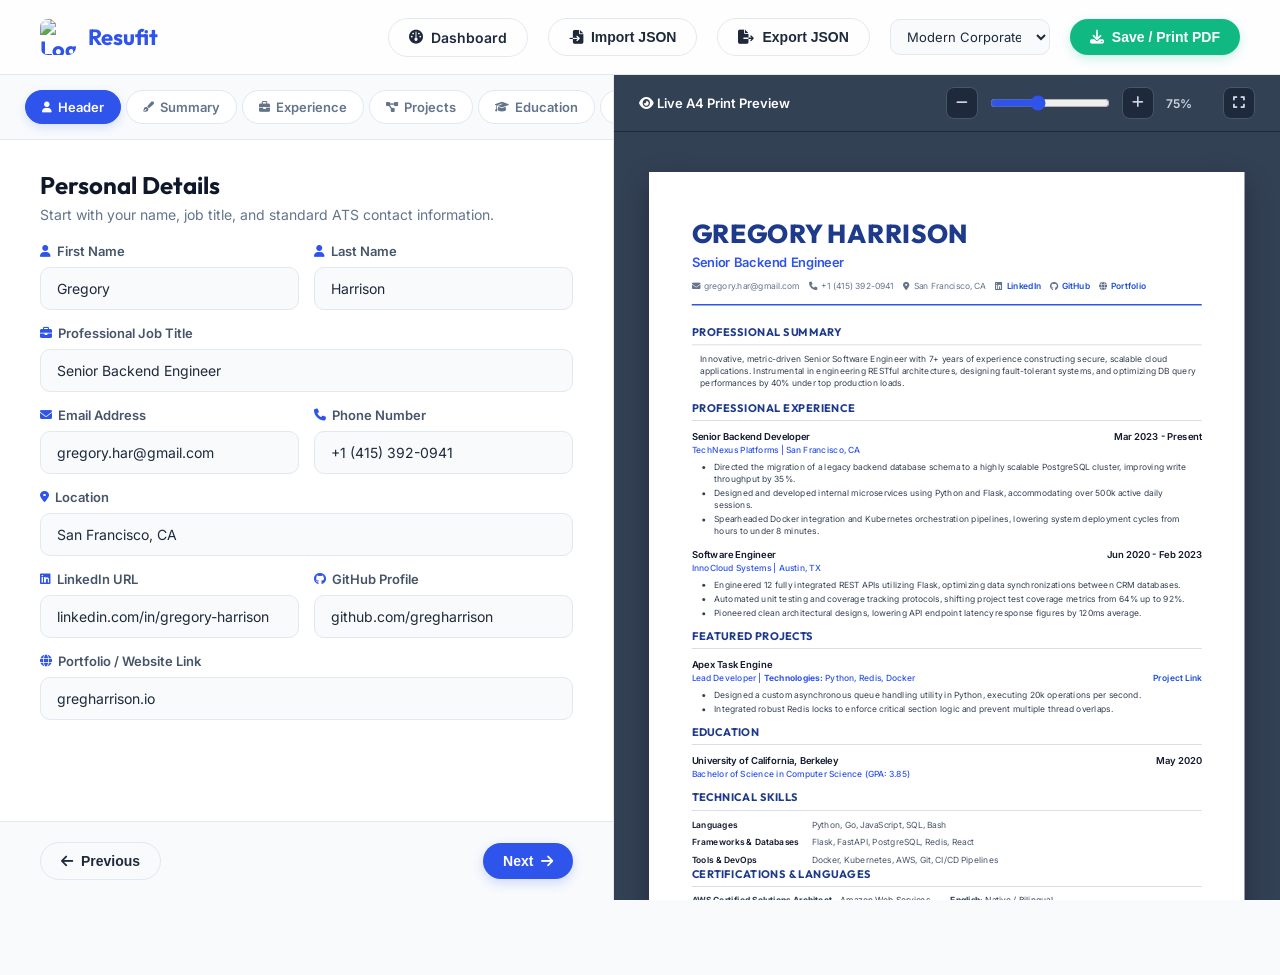
==== templates/builder.html @ d54c86a6 "Initial commit" ====
<!DOCTYPE html>
<html lang="en">
<head>
    <meta charset="UTF-8">
    <meta name="viewport" content="width=device-width, initial-scale=1.0">
    <title>Resufit | Rich ATS Resume Builder</title>
    
    <!-- Modern Typography & Icons -->
    <link rel="preconnect" href="https://fonts.googleapis.com">
    <link rel="preconnect" href="https://fonts.gstatic.com" crossorigin>
    <link href="https://fonts.googleapis.com/css2?family=Outfit:wght@300;400;500;600;700;800&family=Inter:wght@300;400;500;600;700&family=Playfair+Display:ital,wght@0,400..900;1,400..900&family=Fira+Code:wght@400;500&family=Roboto:wght@300;400;500;700&family=Lora:ital,wght@0,400..700;1,400..700&family=Merriweather:ital,wght@0,300..900;1,300..900&display=swap" rel="stylesheet">
    <link rel="stylesheet" href="https://cdnjs.cloudflare.com/ajax/libs/font-awesome/6.4.0/css/all.min.css">
    
    <!-- Main Style Sheet (Embedded to keep things highly responsive) -->
    <style>
        :root {
            --primary: #2f54eb;
            --primary-hover: #1d39c4;
            --primary-light: #f0f5ff;
            --dark-bg: #0f172a;
            --card-bg: rgba(255, 255, 255, 0.85);
            --border-color: #e2e8f0;
            --text-main: #1e293b;
            --text-muted: #64748b;
            --success: #10b981;
            --danger: #ef4444;
            --transition: all 0.3s cubic-bezier(0.4, 0, 0.2, 1);
        }

        * {
            margin: 0;
            padding: 0;
            box-sizing: border-box;
        }

        body {
            font-family: 'Inter', sans-serif;
            background: #f8fafc;
            color: var(--text-main);
            overflow-x: hidden;
            height: 100vh;
        }

        /* HEADER NAV */
        .navbar {
            display: flex;
            justify-content: space-between;
            align-items: center;
            padding: 15px 40px;
            background: rgba(255, 255, 255, 0.8);
            backdrop-filter: blur(12px);
            border-bottom: 1px solid var(--border-color);
            position: fixed;
            top: 0;
            left: 0;
            right: 0;
            z-index: 100;
            height: 75px;
        }

        .logo {
            display: flex;
            align-items: center;
            gap: 12px;
            font-family: 'Outfit', sans-serif;
            font-weight: 700;
            font-size: 22px;
            color: var(--primary);
            text-decoration: none;
        }

        .logo img {
            width: 36px;
            height: 36px;
            border-radius: 8px;
        }

        .nav-links {
            display: flex;
            align-items: center;
            gap: 20px;
        }

        .btn {
            padding: 10px 20px;
            border-radius: 50px;
            font-weight: 600;
            font-size: 14px;
            cursor: pointer;
            text-decoration: none;
            transition: var(--transition);
            display: inline-flex;
            align-items: center;
            gap: 8px;
            border: none;
        }

        .btn-outline {
            background: transparent;
            color: var(--text-main);
            border: 1px solid var(--border-color);
        }

        .btn-outline:hover {
            background: #f1f5f9;
            border-color: #cbd5e1;
        }

        .btn-primary {
            background: var(--primary);
            color: white;
            box-shadow: 0 4px 12px rgba(47, 84, 235, 0.2);
        }

        .btn-primary:hover {
            background: var(--primary-hover);
            transform: translateY(-2px);
            box-shadow: 0 6px 15px rgba(47, 84, 235, 0.3);
        }

        .btn-success {
            background: var(--success);
            color: white;
            box-shadow: 0 4px 12px rgba(16, 185, 129, 0.2);
        }

        .btn-success:hover {
            background: #059669;
            transform: translateY(-2px);
        }

        .btn-danger {
            background: var(--danger);
            color: white;
        }

        /* MAIN BUILDER CONTAINER */
        .builder-container {
            display: flex;
            margin-top: 75px;
            height: calc(100vh - 75px);
            overflow: hidden;
            width: 100vw;
        }

        /* WIZARD PANEL (LEFT) */
        .editor-panel {
            width: 48%;
            background: white;
            border-right: 1px solid var(--border-color);
            display: flex;
            flex-direction: column;
            height: 100%;
            overflow: hidden;
            position: relative;
        }

        /* PROGRESS STEPBAR */
        .stepper-header {
            display: flex;
            gap: 5px;
            padding: 15px 25px;
            background: #f8fafc;
            border-bottom: 1px solid var(--border-color);
            overflow-x: auto;
            white-space: nowrap;
        }

        .step-pill {
            padding: 8px 16px;
            border-radius: 30px;
            font-size: 13px;
            font-weight: 600;
            color: var(--text-muted);
            background: white;
            border: 1px solid var(--border-color);
            cursor: pointer;
            transition: var(--transition);
            display: flex;
            align-items: center;
            gap: 6px;
        }

        .step-pill i {
            font-size: 11px;
        }

        .step-pill.active {
            background: var(--primary);
            color: white;
            border-color: var(--primary);
            box-shadow: 0 4px 10px rgba(47, 84, 235, 0.15);
        }

        .step-pill.completed {
            background: var(--primary-light);
            color: var(--primary);
            border-color: var(--primary);
        }

        /* WIZARD CONTENT */
        .editor-content {
            flex: 1;
            padding: 30px 40px;
            overflow-y: auto;
            display: flex;
            flex-direction: column;
            gap: 25px;
        }

        .wizard-step-content {
            display: none;
            animation: fadeIn 0.4s ease;
        }

        .wizard-step-content.active {
            display: flex;
            flex-direction: column;
            gap: 20px;
        }

        @keyframes fadeIn {
            from { opacity: 0; transform: translateY(10px); }
            to { opacity: 1; transform: translateY(0); }
        }

        .step-title-section h2 {
            font-family: 'Outfit', sans-serif;
            font-size: 24px;
            font-weight: 700;
            color: #0f172a;
            margin-bottom: 6px;
        }

        .step-title-section p {
            font-size: 14px;
            color: var(--text-muted);
        }

        /* FORM CONTROLS */
        .form-grid {
            display: grid;
            grid-template-columns: 1fr 1fr;
            gap: 15px;
        }

        .form-group-full {
            grid-column: 1 / -1;
        }

        .form-group {
            display: flex;
            flex-direction: column;
            gap: 8px;
            position: relative;
        }

        .form-group label {
            font-size: 13px;
            font-weight: 600;
            color: #475569;
            display: flex;
            align-items: center;
            gap: 6px;
        }

        .form-group label i {
            color: var(--primary);
            font-size: 12px;
        }

        input[type="text"],
        input[type="email"],
        input[type="tel"],
        input[type="date"],
        select,
        textarea {
            width: 100%;
            padding: 12px 16px;
            font-size: 14px;
            border: 1px solid var(--border-color);
            border-radius: 10px;
            font-family: inherit;
            color: var(--text-main);
            background: #f8fafc;
            transition: var(--transition);
        }

        input:focus, select:focus, textarea:focus {
            outline: none;
            border-color: var(--primary);
            background: white;
            box-shadow: 0 0 0 4px rgba(47, 84, 235, 0.1);
        }

        textarea {
            resize: vertical;
            min-height: 120px;
            line-height: 1.6;
        }

        /* DYNAMIC ACCORDION CARD ITEMS */
        .dynamic-list-container {
            display: flex;
            flex-direction: column;
            gap: 12px;
        }

        .accordion-card {
            background: #f8fafc;
            border: 1px solid var(--border-color);
            border-radius: 12px;
            overflow: hidden;
            transition: var(--transition);
        }

        .accordion-card:hover {
            box-shadow: 0 4px 12px rgba(0,0,0,0.02);
            border-color: #cbd5e1;
        }

        .accordion-header {
            padding: 15px 20px;
            display: flex;
            justify-content: space-between;
            align-items: center;
            cursor: pointer;
            user-select: none;
            background: #fff;
            border-bottom: 1px solid transparent;
            transition: var(--transition);
        }

        .accordion-card.active .accordion-header {
            border-color: var(--border-color);
            background: #f1f5f9;
        }

        .accordion-title-box {
            display: flex;
            flex-direction: column;
            gap: 4px;
        }

        .accordion-main-title {
            font-weight: 600;
            font-size: 14px;
            color: var(--text-main);
        }

        .accordion-subtitle {
            font-size: 12px;
            color: var(--text-muted);
        }

        .accordion-actions {
            display: flex;
            align-items: center;
            gap: 10px;
        }

        .action-icon-btn {
            width: 32px;
            height: 32px;
            border-radius: 8px;
            display: flex;
            align-items: center;
            justify-content: center;
            border: none;
            background: white;
            border: 1px solid var(--border-color);
            color: var(--text-muted);
            cursor: pointer;
            transition: var(--transition);
        }

        .action-icon-btn:hover {
            background: #f1f5f9;
            color: var(--text-main);
        }

        .action-icon-btn.delete-btn:hover {
            background: #fee2e2;
            color: var(--danger);
            border-color: #fca5a5;
        }

        .accordion-content {
            padding: 20px;
            display: none;
            background: white;
            gap: 15px;
            flex-direction: column;
        }

        .accordion-card.active .accordion-content {
            display: flex;
        }

        .add-item-btn {
            width: 100%;
            padding: 14px;
            border-radius: 12px;
            background: var(--primary-light);
            color: var(--primary);
            font-weight: 600;
            border: 2px dashed rgba(47, 84, 235, 0.3);
            cursor: pointer;
            transition: var(--transition);
            display: flex;
            align-items: center;
            justify-content: center;
            gap: 8px;
            font-size: 14px;
        }

        .add-item-btn:hover {
            background: rgba(47, 84, 235, 0.1);
            border-color: var(--primary);
            transform: translateY(-1px);
        }

        /* SKILLS CHIPS INPUT */
        .skills-tag-box {
            display: flex;
            flex-wrap: wrap;
            gap: 8px;
            padding: 10px;
            border: 1px solid var(--border-color);
            border-radius: 10px;
            background: #f8fafc;
            min-height: 48px;
        }

        .skill-badge-input {
            background: var(--primary);
            color: white;
            padding: 6px 12px;
            border-radius: 20px;
            font-size: 12px;
            font-weight: 500;
            display: inline-flex;
            align-items: center;
            gap: 6px;
        }

        .skill-badge-input i {
            cursor: pointer;
            font-size: 10px;
        }

        .skill-badge-input i:hover {
            color: #cbd5e1;
        }

        .suggestions-container {
            display: flex;
            flex-wrap: wrap;
            gap: 8px;
            margin-top: 8px;
        }

        .suggestion-badge {
            background: #f1f5f9;
            color: var(--text-muted);
            padding: 6px 12px;
            border-radius: 20px;
            font-size: 12px;
            font-weight: 500;
            cursor: pointer;
            border: 1px solid transparent;
            transition: var(--transition);
        }

        .suggestion-badge:hover {
            background: var(--primary-light);
            color: var(--primary);
            border-color: rgba(47, 84, 235, 0.2);
        }

        /* TEMPLATE SELECTOR VIEW */
        .template-gallery-grid {
            display: grid;
            grid-template-columns: repeat(2, 1fr);
            gap: 20px;
        }

        .template-gallery-card {
            background: white;
            border: 2px solid var(--border-color);
            border-radius: 12px;
            overflow: hidden;
            cursor: pointer;
            transition: var(--transition);
            position: relative;
        }

        .template-gallery-card:hover {
            transform: translateY(-4px);
            box-shadow: 0 10px 20px rgba(0,0,0,0.05);
            border-color: #cbd5e1;
        }

        .template-gallery-card.active {
            border-color: var(--primary);
            box-shadow: 0 0 0 4px rgba(47, 84, 235, 0.15);
        }

        .template-gallery-card.active::before {
            content: "✓ Active";
            position: absolute;
            top: 10px;
            right: 10px;
            background: var(--primary);
            color: white;
            font-size: 10px;
            font-weight: bold;
            padding: 4px 8px;
            border-radius: 4px;
            z-index: 2;
        }

        .template-thumb-overlay {
            height: 140px;
            background: #f1f5f9;
            display: flex;
            align-items: center;
            justify-content: center;
            color: var(--text-muted);
            font-size: 32px;
            font-family: 'Playfair Display', serif;
            transition: var(--transition);
        }

        .template-gallery-card.active .template-thumb-overlay {
            background: var(--primary-light);
            color: var(--primary);
        }

        .template-gallery-info {
            padding: 12px 15px;
            border-top: 1px solid var(--border-color);
        }

        .template-gallery-title {
            font-weight: 600;
            font-size: 14px;
            color: var(--text-main);
        }

        .template-gallery-desc {
            font-size: 11px;
            color: var(--text-muted);
            margin-top: 2px;
        }

        /* BOTTOM NAV BUTTONS */
        .editor-footer {
            padding: 20px 40px;
            border-top: 1px solid var(--border-color);
            background: #f8fafc;
            display: flex;
            justify-content: space-between;
            align-items: center;
        }

        /* PREVIEW PANEL (RIGHT) */
        .preview-panel {
            width: 52%;
            background: #475569;
            display: flex;
            flex-direction: column;
            height: 100%;
            overflow: hidden;
            position: relative;
        }

        .preview-toolbar {
            padding: 12px 25px;
            background: #334155;
            border-bottom: 1px solid #1e293b;
            display: flex;
            justify-content: space-between;
            align-items: center;
            z-index: 10;
            color: white;
        }

        .zoom-controls {
            display: flex;
            align-items: center;
            gap: 12px;
        }

        .zoom-slider {
            width: 120px;
            accent-color: var(--primary);
            cursor: pointer;
        }

        .zoom-val-text {
            font-size: 12px;
            font-weight: 600;
            color: #cbd5e1;
            width: 40px;
        }

        .toolbar-btn {
            background: #1e293b;
            border: 1px solid #475569;
            color: #cbd5e1;
            width: 32px;
            height: 32px;
            border-radius: 8px;
            display: flex;
            align-items: center;
            justify-content: center;
            cursor: pointer;
            transition: var(--transition);
        }

        .toolbar-btn:hover {
            background: #475569;
            color: white;
        }

        .preview-viewport {
            flex: 1;
            overflow: auto;
            padding: 40px;
            display: flex;
            justify-content: center;
            align-items: flex-start;
            position: relative;
            background: #334155;
        }

        .preview-sheet-container {
            position: relative;
            transform-origin: top left;
            transition: width 0.1s, height 0.1s;
        }

        /* FIXED A4 SHEET (Now supports dynamic multi-page auto-growth) */
        .preview-sheet {
            width: 210mm;
            min-height: 297mm;
            height: auto;
            background: white;
            background-image: linear-gradient(to bottom, transparent 296.6mm, #cbd5e1 296.6mm, #cbd5e1 297mm);
            background-size: 100% 297mm;
            box-shadow: 0 15px 35px rgba(0,0,0,0.3);
            box-sizing: border-box;
            position: relative;
            transform-origin: top left;
            overflow: hidden;
            color: #2c3e50;
            font-size: 12pt;
            line-height: 1.5;
        }

        .desc-list {
            margin: 1mm 0 0 4.5mm;
            padding: 0;
            list-style-type: disc;
        }

        .desc-list li {
            margin-bottom: 0.6mm;
            line-height: 1.45;
            padding-left: 0.5mm;
        }

        .contact-link {
            color: #1d4ed8 !important;
            text-decoration: none;
            font-weight: 600;
            transition: var(--transition);
        }

        .contact-link:hover {
            text-decoration: underline !important;
            color: #1e40af !important;
        }

        .project-tech {
            font-size: 8.5pt;
            color: var(--text-muted);
            margin-top: 1mm;
            margin-bottom: 1.5mm;
            line-height: 1.45;
        }

        /* ATS PAGE-BREAK OPTIMIZATIONS */
        .section-title {
            page-break-after: avoid;
            break-after: avoid;
        }
        
        .experience-entry, 
        .project-entry, 
        .education-entry, 
        .skills-row, 
        .certs-langs-grid > div {
            page-break-inside: avoid;
            break-inside: avoid;
        }

        /* CUSTOM SPACING & ALIGNMENT OVERRIDES */
        .preview-sheet {
            --section-gap: 5mm;
            --entry-gap: 3.5mm;
            --header-align: left;
            --header-grid-justify: flex-start;
        }

        .preview-sheet.template-1,
        .preview-sheet.template-2,
        .preview-sheet.template-3,
        .preview-sheet.template-4,
        .preview-sheet.template-5,
        .preview-sheet.template-6,
        .preview-sheet.template-7,
        .preview-sheet.template-8 {
            gap: var(--section-gap) !important;
        }

        .experience-entry, 
        .project-entry, 
        .education-entry {
            margin-bottom: var(--entry-gap) !important;
        }

        .preview-sheet:not(.template-3) .header-section {
            text-align: var(--header-align) !important;
        }

        .preview-sheet:not(.template-3) .contact-grid {
            justify-content: var(--header-grid-justify) !important;
        }

        /* KEYWORD CHECKLIST STYLES */
        .keyword-badge {
            font-size: 11px;
            font-weight: 500;
            padding: 4px 8px;
            border-radius: 6px;
            display: inline-flex;
            align-items: center;
            gap: 4px;
            margin-bottom: 2px;
        }
        .keyword-badge.matched {
            background: rgba(16, 185, 129, 0.1);
            color: var(--success);
            border: 1px solid rgba(16, 185, 129, 0.2);
        }
        .keyword-badge.missing {
            background: rgba(245, 158, 11, 0.1);
            color: #d97706;
            border: 1px solid rgba(245, 158, 11, 0.2);
        }

        /* DYNAMIC TEMPLATE STYLES */
        
        /* ------------------ TEMPLATE 1: MODERN CORPORATE ------------------ */
        .preview-sheet.template-1 {
            font-family: 'Inter', sans-serif;
            padding: 15mm 15mm;
            display: flex;
            flex-direction: column;
            gap: 5mm;
        }

        .template-1 .header-section {
            border-bottom: 2px solid var(--primary);
            padding-bottom: 4mm;
            margin-bottom: 2mm;
        }

        .template-1 .header-name {
            font-family: 'Outfit', sans-serif;
            font-size: 26pt;
            font-weight: 800;
            color: #1e3a8a;
            text-transform: uppercase;
            letter-spacing: 0.5px;
        }

        .template-1 .header-title {
            font-size: 13pt;
            font-weight: 600;
            color: var(--primary);
            margin-top: 1mm;
        }

        .template-1 .contact-grid {
            display: flex;
            flex-wrap: wrap;
            gap: 12px;
            margin-top: 3mm;
            font-size: 8.5pt;
            color: var(--text-muted);
        }

        .template-1 .contact-item {
            display: flex;
            align-items: center;
            gap: 5px;
        }

        .template-1 .section-title {
            font-family: 'Outfit', sans-serif;
            font-size: 11pt;
            font-weight: 700;
            color: #1e3a8a;
            border-bottom: 1px solid #cbd5e1;
            padding-bottom: 1.5mm;
            margin-bottom: 3mm;
            text-transform: uppercase;
            letter-spacing: 0.5px;
        }

        .template-1 .experience-entry, 
        .template-1 .project-entry, 
        .template-1 .education-entry {
            margin-bottom: 3.5mm;
        }

        .template-1 .entry-header {
            display: flex;
            justify-content: space-between;
            font-weight: 600;
            font-size: 9.5pt;
            color: #0f172a;
        }

        .template-1 .entry-subheader {
            display: flex;
            justify-content: space-between;
            font-size: 8.5pt;
            color: var(--primary);
            font-weight: 500;
            margin-top: 0.5mm;
        }

        .template-1 .entry-desc {
            font-size: 8.5pt;
            color: #334155;
            margin-top: 1.5mm;
            padding-left: 3mm;
            line-height: 1.4;
        }

        .template-1 .skills-grid {
            display: flex;
            flex-direction: column;
            gap: 2mm;
            font-size: 8.5pt;
        }

        .template-1 .skills-row {
            display: flex;
            gap: 10px;
        }

        .template-1 .skills-cat {
            font-weight: 600;
            width: 150px;
            color: #0f172a;
        }

        .template-1 .skills-list {
            color: #475569;
            flex: 1;
        }

        .template-1 .certs-langs-grid {
            display: grid;
            grid-template-columns: 1fr 1fr;
            gap: 10px;
            font-size: 8.5pt;
        }

        /* ------------------ TEMPLATE 2: MINIMALIST EXECUTIVE ------------------ */
        .preview-sheet.template-2 {
            font-family: 'Georgia', serif;
            padding: 20mm 20mm;
            display: flex;
            flex-direction: column;
            gap: 5.5mm;
            color: #1f2937;
        }

        .template-2 .header-section {
            text-align: center;
            border-bottom: 1px solid #94a3b8;
            padding-bottom: 4mm;
            margin-bottom: 2mm;
        }

        .template-2 .header-name {
            font-size: 24pt;
            font-weight: normal;
            color: #111827;
            letter-spacing: 1px;
        }

        .template-2 .header-title {
            font-size: 11pt;
            font-style: italic;
            color: #4b5563;
            margin-top: 1.5mm;
            letter-spacing: 0.5px;
        }

        .template-2 .contact-grid {
            display: flex;
            justify-content: center;
            flex-wrap: wrap;
            gap: 15px;
            margin-top: 3mm;
            font-size: 8.5pt;
            color: #4b5563;
            font-family: 'Inter', sans-serif;
        }

        .template-2 .section-title {
            font-size: 10pt;
            font-weight: bold;
            color: #111827;
            text-align: center;
            letter-spacing: 1.5px;
            border-bottom: 1px solid #111827;
            padding-bottom: 1mm;
            margin-bottom: 3.5mm;
            text-transform: uppercase;
        }

        .template-2 .entry-header {
            display: flex;
            justify-content: space-between;
            font-weight: bold;
            font-size: 9pt;
        }

        .template-2 .entry-subheader {
            display: flex;
            justify-content: space-between;
            font-size: 8.5pt;
            font-style: italic;
            color: #4b5563;
            margin-top: 0.5mm;
        }

        .template-2 .entry-desc {
            font-size: 8.5pt;
            color: #374151;
            margin-top: 1.5mm;
            line-height: 1.4;
            text-align: justify;
        }

        .template-2 .skills-grid {
            display: flex;
            flex-direction: column;
            gap: 1.5mm;
            font-size: 8.5pt;
        }

        .template-2 .skills-row {
            display: flex;
        }

        .template-2 .skills-cat {
            font-weight: bold;
            width: 140px;
        }

        .template-2 .skills-list {
            flex: 1;
        }

        .template-2 .certs-langs-grid {
            display: grid;
            grid-template-columns: 1fr 1fr;
            gap: 10px;
            font-size: 8.5pt;
        }

        /* ------------------ TEMPLATE 3: TECH SPECIALIST ------------------ */
        .preview-sheet.template-3 {
            font-family: 'Inter', sans-serif;
            padding: 15mm 15mm;
            display: flex;
            flex-direction: column;
            gap: 4.5mm;
        }

        .template-3 .header-section {
            background: #0f172a;
            color: white;
            padding: 6mm 8mm;
            margin: -15mm -15mm 2mm -15mm;
            display: flex;
            justify-content: space-between;
            align-items: center;
        }

        .template-3 .header-name {
            font-family: 'Outfit', sans-serif;
            font-size: 22pt;
            font-weight: 700;
            color: #06b6d4;
        }

        .template-3 .header-title {
            font-size: 11pt;
            color: #94a3b8;
            margin-top: 0.5mm;
        }

        .template-3 .contact-grid {
            display: flex;
            flex-direction: column;
            align-items: flex-end;
            gap: 5px;
            font-size: 8pt;
            color: #cbd5e1;
            font-family: 'Fira Code', monospace;
        }

        .template-3 .section-title {
            font-family: 'Outfit', sans-serif;
            font-size: 11pt;
            font-weight: 700;
            color: #0f172a;
            border-left: 4px solid #06b6d4;
            padding-left: 2.5mm;
            margin-bottom: 3mm;
            text-transform: uppercase;
        }

        .template-3 .entry-header {
            display: flex;
            justify-content: space-between;
            font-weight: 600;
            font-size: 9pt;
        }

        .template-3 .entry-subheader {
            display: flex;
            justify-content: space-between;
            font-size: 8pt;
            color: #0f766e;
            font-family: 'Fira Code', monospace;
            margin-top: 0.5mm;
        }

        .template-3 .entry-desc {
            font-size: 8.5pt;
            color: #334155;
            margin-top: 1mm;
            line-height: 1.4;
        }

        .template-3 .skills-grid {
            display: flex;
            flex-wrap: wrap;
            gap: 8px;
            font-size: 8pt;
        }

        .template-3 .tech-badge {
            background: #f1f5f9;
            color: #0f172a;
            border: 1px solid #e2e8f0;
            padding: 3px 8px;
            border-radius: 4px;
            font-family: 'Fira Code', monospace;
        }

        .template-3 .certs-langs-grid {
            display: grid;
            grid-template-columns: 1fr 1fr;
            gap: 10px;
            font-size: 8.5pt;
        }

        /* ------------------ TEMPLATE 4: CREATIVE PROFESSIONAL ------------------ */
        .preview-sheet.template-4 {
            font-family: 'Inter', sans-serif;
            padding: 15mm 15mm;
            display: flex;
            flex-direction: column;
            gap: 4.5mm;
            color: #2c3e50;
        }

        .template-4 .header-section {
            text-align: center;
            border-bottom: 2px solid var(--primary);
            padding-bottom: 4mm;
            margin-bottom: 2mm;
        }

        .template-4 .header-name {
            font-family: 'Playfair Display', serif;
            font-size: 26pt;
            font-weight: 700;
            color: #1a252f;
            line-height: 1.2;
        }

        .template-4 .header-title {
            font-size: 11pt;
            color: var(--primary);
            margin-top: 2mm;
            text-transform: uppercase;
            font-weight: 600;
            letter-spacing: 2px;
        }

        .template-4 .contact-grid {
            display: flex;
            justify-content: center;
            flex-wrap: wrap;
            gap: 15px;
            margin-top: 3.5mm;
            font-size: 8.5pt;
            color: #7f8c8d;
        }

        .template-4 .contact-item {
            display: flex;
            align-items: center;
            gap: 5px;
        }

        .template-4 .section-title {
            font-family: 'Playfair Display', serif;
            font-size: 13pt;
            font-weight: 700;
            color: #1a252f;
            border-bottom: 1px solid #bdc3c7;
            padding-bottom: 1.5mm;
            margin-bottom: 3.5mm;
            margin-top: 2mm;
            position: relative;
        }

        .template-4 .section-title::after {
            content: '';
            position: absolute;
            left: 0;
            bottom: -1px;
            width: 50px;
            height: 2px;
            background: var(--primary);
        }

        .template-4 .entry-header {
            display: flex;
            justify-content: space-between;
            font-weight: 700;
            font-size: 9.5pt;
            color: #2c3e50;
        }

        .template-4 .entry-subheader {
            display: flex;
            justify-content: space-between;
            font-size: 8.5pt;
            color: var(--primary);
            font-weight: 600;
            margin-top: 0.5mm;
        }

        .template-4 .entry-desc {
            font-size: 8.5pt;
            color: #34495e;
            margin-top: 1.5mm;
            line-height: 1.4;
        }

        .template-4 .skills-grid {
            display: flex;
            flex-direction: column;
            gap: 2mm;
            font-size: 8.5pt;
        }

        .template-4 .skills-row {
            display: flex;
            gap: 10px;
        }

        .template-4 .skills-cat {
            font-weight: 700;
            width: 150px;
            color: #1a252f;
        }

        .template-4 .skills-list {
            color: #34495e;
            flex: 1;
        }

        .template-4 .certs-langs-grid {
            display: grid;
            grid-template-columns: 1fr 1fr;
            gap: 10px;
            font-size: 8.5pt;
        }

        /* ------------------ TEMPLATE 5: HIGH-DENSITY ACADEMIC ------------------ */
        .preview-sheet.template-5 {
            font-family: 'Times New Roman', Times, serif;
            padding: 15mm 15mm;
            display: flex;
            flex-direction: column;
            gap: 4mm;
            color: black;
            line-height: 1.35;
        }

        .template-5 .header-section {
            text-align: center;
            margin-bottom: 1mm;
        }

        .template-5 .header-name {
            font-size: 20pt;
            font-weight: bold;
            letter-spacing: 0.5px;
        }

        .template-5 .contact-grid {
            display: flex;
            justify-content: center;
            flex-wrap: wrap;
            gap: 10px;
            margin-top: 2mm;
            font-size: 9pt;
        }

        .template-5 .section-title {
            font-size: 10.5pt;
            font-weight: bold;
            border-bottom: 0.75px solid black;
            padding-bottom: 0.5mm;
            margin-bottom: 2mm;
            text-transform: uppercase;
            letter-spacing: 1px;
            margin-top: 1mm;
        }

        .template-5 .entry-header {
            display: flex;
            justify-content: space-between;
            font-weight: bold;
            font-size: 9pt;
        }

        .template-5 .entry-subheader {
            display: flex;
            justify-content: space-between;
            font-size: 8.5pt;
            margin-top: 0.25mm;
        }

        .template-5 .entry-desc {
            font-size: 8.5pt;
            margin-top: 1mm;
            line-height: 1.35;
            text-align: justify;
        }

        .template-5 .skills-grid {
            font-size: 8.5pt;
        }

        .template-5 .skills-row {
            margin-bottom: 0.5mm;
        }

        .template-5 .skills-cat {
            font-weight: bold;
            display: inline;
        }

        .template-5 .skills-list {
            display: inline;
        }

        /* ------------------ TEMPLATE 6: BOLD MODERNIST ------------------ */
        .preview-sheet.template-6 {
            font-family: 'Inter', sans-serif;
            padding: 15mm 15mm;
            display: flex;
            flex-direction: column;
            gap: 4.5mm;
            color: #1f2937;
        }

        .template-6 .header-section {
            border-bottom: 3px solid var(--primary);
            padding-bottom: 4mm;
            margin-bottom: 2mm;
        }

        .template-6 .header-name {
            font-family: 'Outfit', sans-serif;
            font-size: 26pt;
            font-weight: 800;
            letter-spacing: -0.5px;
            color: #111827;
            text-transform: uppercase;
        }

        .template-6 .header-title {
            font-size: 11pt;
            color: var(--primary);
            font-weight: 700;
            margin-top: 1mm;
            text-transform: uppercase;
            letter-spacing: 1px;
        }

        .template-6 .contact-grid {
            display: flex;
            flex-wrap: wrap;
            gap: 15px;
            margin-top: 3mm;
            font-size: 8.5pt;
            color: #4b5563;
        }

        .template-6 .contact-item {
            display: flex;
            align-items: center;
            gap: 5px;
        }

        .template-6 .section-title {
            font-family: 'Outfit', sans-serif;
            font-size: 12pt;
            font-weight: 800;
            color: #111827;
            border-bottom: 2px solid var(--primary);
            padding-bottom: 1mm;
            margin-bottom: 3.5mm;
            text-transform: uppercase;
            letter-spacing: 0.5px;
            margin-top: 2mm;
        }

        .template-6 .entry-header {
            display: flex;
            justify-content: space-between;
            font-weight: 700;
            font-size: 9.5pt;
            color: #111827;
        }

        .template-6 .entry-subheader {
            display: flex;
            justify-content: space-between;
            font-size: 8.5pt;
            color: var(--primary);
            font-weight: 600;
            margin-top: 0.5mm;
        }

        .template-6 .entry-desc {
            font-size: 8.5pt;
            color: #4b5563;
            margin-top: 1.5mm;
            line-height: 1.4;
        }

        .template-6 .skills-row {
            display: flex;
            font-size: 8.5pt;
            margin-bottom: 1.5mm;
        }

        .template-6 .skills-cat {
            font-weight: 700;
            width: 140px;
            color: #111827;
        }

        .template-6 .skills-list {
            flex: 1;
            color: #4b5563;
        }

        .template-6 .certs-langs-grid {
            display: grid;
            grid-template-columns: 1fr 1fr;
            gap: 10px;
            font-size: 8.5pt;
        }

        /* ------------------ TEMPLATE 7: SLATE CLEAN & ELEGANT ------------------ */
        .preview-sheet.template-7 {
            font-family: 'Outfit', sans-serif;
            padding: 15mm 15mm;
            display: flex;
            flex-direction: column;
            gap: 5mm;
            color: #1e293b;
        }

        .template-7 .header-section {
            border-bottom: 3px double var(--primary);
            padding-bottom: 4mm;
            margin-bottom: 2mm;
            text-align: center;
        }

        .template-7 .header-name {
            font-family: 'Outfit', sans-serif;
            font-size: 24pt;
            font-weight: 800;
            color: #0f172a;
            letter-spacing: 0.5px;
        }

        .template-7 .header-title {
            font-size: 12pt;
            font-weight: 600;
            color: var(--primary);
            margin-top: 1mm;
            text-transform: uppercase;
            letter-spacing: 1px;
        }

        .template-7 .contact-grid {
            display: flex;
            justify-content: center;
            flex-wrap: wrap;
            gap: 15px;
            margin-top: 3mm;
            font-size: 8.5pt;
            color: #475569;
        }

        .template-7 .section-title {
            font-family: 'Outfit', sans-serif;
            font-size: 11pt;
            font-weight: 700;
            color: #0f172a;
            background: #f1f5f9;
            padding: 1.5mm 3mm;
            border-radius: 4px;
            border-left: 5px solid var(--primary);
            margin-bottom: 3mm;
            text-transform: uppercase;
            letter-spacing: 0.5px;
        }

        .template-7 .experience-entry, 
        .template-7 .project-entry, 
        .template-7 .education-entry {
            margin-bottom: 3.5mm;
        }

        .template-7 .entry-header {
            display: flex;
            justify-content: space-between;
            font-weight: 700;
            font-size: 9.5pt;
            color: #0f172a;
        }

        .template-7 .entry-subheader {
            display: flex;
            justify-content: space-between;
            font-size: 8.5pt;
            color: var(--primary);
            font-weight: 600;
            margin-top: 0.5mm;
        }

        .template-7 .entry-desc {
            font-size: 8.5pt;
            color: #334155;
            margin-top: 1.5mm;
            line-height: 1.4;
        }

        .template-7 .skills-grid {
            display: flex;
            flex-direction: column;
            gap: 2mm;
            font-size: 8.5pt;
        }

        .template-7 .skills-row {
            display: flex;
            gap: 10px;
        }

        .template-7 .skills-cat {
            font-weight: 700;
            width: 150px;
            color: #0f172a;
        }

        .template-7 .skills-list {
            color: #475569;
            flex: 1;
        }

        .template-7 .certs-langs-grid {
            display: grid;
            grid-template-columns: 1fr 1fr;
            gap: 10px;
            font-size: 8.5pt;
        }

        /* ------------------ TEMPLATE 8: SILICON VALLEY TECHNICAL ------------------ */
        .preview-sheet.template-8 {
            font-family: 'Inter', sans-serif;
            padding: 15mm 15mm;
            display: flex;
            flex-direction: column;
            gap: 4.5mm;
            color: #0f172a;
        }

        .template-8 .header-section {
            border-bottom: 2px solid var(--primary);
            padding-bottom: 4mm;
            margin-bottom: 2mm;
        }

        .template-8 .header-name {
            font-family: 'Outfit', sans-serif;
            font-size: 24pt;
            font-weight: 800;
            color: #0f172a;
        }

        .template-8 .header-title {
            font-size: 12pt;
            font-family: 'Fira Code', monospace;
            font-weight: 500;
            color: var(--primary);
            margin-top: 1.5mm;
        }

        .template-8 .contact-grid {
            display: flex;
            flex-wrap: wrap;
            gap: 15px;
            margin-top: 3mm;
            font-size: 8pt;
            color: #475569;
            font-family: 'Fira Code', monospace;
        }

        .template-8 .section-title {
            font-family: 'Outfit', sans-serif;
            font-size: 11pt;
            font-weight: 700;
            color: #0f172a;
            border-bottom: 1.5px solid #cbd5e1;
            padding-bottom: 1mm;
            margin-bottom: 3mm;
            text-transform: uppercase;
            letter-spacing: 0.5px;
        }

        .template-8 .experience-entry, 
        .template-8 .project-entry, 
        .template-8 .education-entry {
            margin-bottom: 3.5mm;
        }

        .template-8 .entry-header {
            display: flex;
            justify-content: space-between;
            font-weight: 700;
            font-size: 9.5pt;
        }

        .template-8 .entry-subheader {
            display: flex;
            justify-content: space-between;
            font-size: 8.5pt;
            color: var(--primary);
            font-family: 'Fira Code', monospace;
            margin-top: 0.5mm;
        }

        .template-8 .entry-desc {
            font-size: 8.5pt;
            color: #334155;
            margin-top: 1.5mm;
            line-height: 1.4;
        }

        .template-8 .skills-grid {
            display: flex;
            flex-direction: column;
            gap: 2mm;
            font-size: 8.5pt;
        }

        .template-8 .skills-row {
            display: flex;
            gap: 10px;
            align-items: center;
        }

        .template-8 .skills-cat {
            font-family: 'Fira Code', monospace;
            font-weight: 600;
            font-size: 8pt;
            color: var(--primary);
            width: 150px;
        }

        .template-8 .skills-list {
            color: #334155;
            flex: 1;
        }

        .template-8 .tech-badge {
            background: #f1f5f9;
            color: #334155;
            border: 1px solid #cbd5e1;
            padding: 2px 6px;
            border-radius: 4px;
            font-family: 'Fira Code', monospace;
            font-size: 8pt;
        }

        .template-8 .certs-langs-grid {
            display: grid;
            grid-template-columns: 1fr 1fr;
            gap: 10px;
            font-size: 8.5pt;
        }

        /* ATS CHECKLIST AND WARNINGS */
        .ats-checklist-card {
            background: #fffbeb;
            border: 1px solid #fef3c7;
            padding: 20px;
            border-radius: 12px;
            margin-top: 10px;
        }

        .ats-checklist-card h3 {
            font-family: 'Outfit', sans-serif;
            color: #b45309;
            font-size: 15px;
            margin-bottom: 10px;
            display: flex;
            align-items: center;
            gap: 8px;
        }

        .ats-checklist-card ul {
            list-style: none;
            padding: 0;
            display: flex;
            flex-direction: column;
            gap: 6px;
        }

        .ats-checklist-card li {
            font-size: 12px;
            color: #78350f;
            display: flex;
            align-items: center;
            gap: 8px;
        }

        .ats-checklist-card i.fa-check-circle {
            color: var(--success);
        }

        .ats-checklist-card i.fa-exclamation-circle {
            color: #f59e0b;
        }

        /* MOBILE VIEW TOGGLE SYSTEM */
        .mobile-view-bar {
            display: none;
            position: fixed;
            bottom: 20px;
            left: 50%;
            transform: translateX(-50%);
            background: rgba(15, 23, 42, 0.9);
            backdrop-filter: blur(12px);
            border: 1px solid rgba(255, 255, 255, 0.15);
            padding: 6px;
            border-radius: 40px;
            z-index: 2000;
            box-shadow: 0 10px 30px rgba(0, 0, 0, 0.3);
            gap: 5px;
        }

        .mobile-view-btn {
            padding: 10px 20px;
            border-radius: 30px;
            color: #94a3b8;
            background: transparent;
            border: none;
            font-size: 13px;
            font-weight: 600;
            cursor: pointer;
            display: flex;
            align-items: center;
            gap: 8px;
            transition: var(--transition);
            white-space: nowrap;
        }

        .mobile-view-btn.active {
            background: var(--primary);
            color: white;
            box-shadow: 0 4px 12px rgba(47, 84, 235, 0.3);
        }

        @media (max-width: 1024px) {
            .builder-container {
                flex-direction: column;
                height: calc(100vh - 75px);
                position: relative;
            }
            
            .editor-panel {
                width: 100% !important;
                height: 100% !important;
                display: flex;
            }
            
            .preview-panel {
                width: 100% !important;
                height: 100% !important;
                display: none;
            }
            
            .builder-container.show-preview .editor-panel {
                display: none !important;
            }
            
            .builder-container.show-preview .preview-panel {
                display: flex !important;
            }
            
            .mobile-view-bar {
                display: flex;
            }
            
            .editor-content {
                padding: 20px;
                padding-bottom: 90px; /* Space for mobile navbar */
            }
            
            .preview-viewport {
                padding: 15px;
                padding-bottom: 90px;
            }
            
            .template-gallery-grid {
                grid-template-columns: 1fr;
            }
        }

        /* PRINT STYLING */
        @media print {
            @page {
                size: A4;
                margin: 0mm;
            }
            html, body {
                height: auto !important;
                min-height: 297mm !important;
                width: 210mm !important;
                margin: 0 !important;
                padding: 0 !important;
                overflow: visible !important;
                background: white !important;
                -webkit-print-color-adjust: exact !important;
                print-color-adjust: exact !important;
            }
            .navbar, .editor-panel, .preview-toolbar, .zoom-controls, .mobile-view-bar {
                display: none !important;
            }
            .builder-container {
                margin: 0 !important;
                padding: 0 !important;
                border: none !important;
                height: auto !important;
                min-height: 297mm !important;
                width: 210mm !important;
                display: block !important;
                overflow: visible !important;
                position: static !important;
            }
            .preview-panel {
                display: block !important;
                margin: 0 !important;
                padding: 0 !important;
                border: none !important;
                width: 210mm !important;
                height: auto !important;
                min-height: 297mm !important;
                overflow: visible !important;
                background: white !important;
                position: static !important;
            }
            .preview-viewport {
                margin: 0 !important;
                padding: 0 !important;
                border: none !important;
                background: white !important;
                overflow: visible !important;
                display: block !important;
                width: 210mm !important;
                height: auto !important;
                min-height: 297mm !important;
                position: static !important;
            }
            .preview-sheet-container {
                margin: 0 !important;
                padding: 0 !important;
                border: none !important;
                transform: none !important;
                width: 210mm !important;
                height: auto !important;
                min-height: 297mm !important;
                position: static !important;
            }
            .preview-sheet {
                margin: 0 !important;
                border: none !important;
                box-shadow: none !important;
                transform: none !important;
                width: 210mm !important;
                height: auto !important;
                min-height: 297mm !important;
                position: static !important;
                overflow: visible !important;
                background-image: none !important;
            }
        }
    </style>
</head>
<body>

    <!-- NAVBAR -->
    <nav class="navbar">
        <a href="/" class="logo">
            <img src="https://icons.veryicon.com/png/o/miscellaneous/general-icon-library/resume-7.png" alt="Logo">
            Resufit
        </a>
        <div class="nav-links">
            <a href="/home" class="btn btn-outline"><i class="fa-solid fa-gauge"></i> Dashboard</a>
            
            <button class="btn btn-outline" onclick="triggerImportJSON()"><i class="fa-solid fa-file-import"></i> Import JSON</button>
            <button class="btn btn-outline" onclick="exportJSON()"><i class="fa-solid fa-file-export"></i> Export JSON</button>
            <input type="file" id="import-json-file" accept=".json" onchange="importJSON(event)" style="display: none;">

            <select id="direct-template-switch" onchange="switchTemplate(parseInt(this.value))" style="width: 160px; padding: 8px 12px; font-size: 13px; border-radius: 10px;">
                <option value="1">Modern Corporate</option>
                <option value="2">Minimalist Executive</option>
                <option value="3">Tech Specialist</option>
                <option value="4">Creative Professional</option>
                <option value="5">Academic / CV</option>
                <option value="6">Bold Modernist</option>
                <option value="7">Slate Clean & Elegant</option>
                <option value="8">Silicon Valley Technical</option>
            </select>

            <button class="btn btn-success" onclick="printResume()"><i class="fa-solid fa-download"></i> Save / Print PDF</button>
        </div>
    </nav>

    <!-- FLOATING MOBILE BOTTOM TAB BAR -->
    <div class="mobile-view-bar">
        <button class="mobile-view-btn active" id="mobile-btn-edit" onclick="setMobileView('edit')">
            <i class="fa-solid fa-pen-to-square"></i> Edit Details
        </button>
        <button class="mobile-view-btn" id="mobile-btn-preview" onclick="setMobileView('preview')">
            <i class="fa-solid fa-eye"></i> Live Preview
        </button>
    </div>

    <!-- CONTAINER -->
    <div class="builder-container">
        
        <!-- LEFT: FORM WIZARD -->
        <div class="editor-panel">
            
            <!-- STEP BAR -->
            <div class="stepper-header">
                <div class="step-pill active" onclick="jumpToStep(1)" id="pill-1"><i class="fa-solid fa-user"></i> Header</div>
                <div class="step-pill" onclick="jumpToStep(2)" id="pill-2"><i class="fa-solid fa-pen-fancy"></i> Summary</div>
                <div class="step-pill" onclick="jumpToStep(3)" id="pill-3"><i class="fa-solid fa-briefcase"></i> Experience</div>
                <div class="step-pill" onclick="jumpToStep(4)" id="pill-4"><i class="fa-solid fa-diagram-project"></i> Projects</div>
                <div class="step-pill" onclick="jumpToStep(5)" id="pill-5"><i class="fa-solid fa-graduation-cap"></i> Education</div>
                <div class="step-pill" onclick="jumpToStep(6)" id="pill-6"><i class="fa-solid fa-code"></i> Skills</div>
                <div class="step-pill" onclick="jumpToStep(7)" id="pill-7"><i class="fa-solid fa-award"></i> Extra</div>
                <div class="step-pill" onclick="jumpToStep(8)" id="pill-8"><i class="fa-solid fa-wand-magic-sparkles"></i> Finish</div>
            </div>

            <!-- STEP VIEWS -->
            <div class="editor-content">
                
                <!-- STEP 1: HEADER -->
                <div class="wizard-step-content active" id="step-1">
                    <div class="step-title-section">
                        <h2>Personal Details</h2>
                        <p>Start with your name, job title, and standard ATS contact information.</p>
                    </div>
                    
                    <div class="form-grid">
                        <div class="form-group">
                            <label><i class="fa-solid fa-user"></i> First Name</label>
                            <input type="text" id="header_first_name" oninput="updateField('first_name', this.value)" placeholder="John">
                        </div>
                        <div class="form-group">
                            <label><i class="fa-solid fa-user"></i> Last Name</label>
                            <input type="text" id="header_last_name" oninput="updateField('last_name', this.value)" placeholder="Doe">
                        </div>
                        <div class="form-group form-group-full">
                            <label><i class="fa-solid fa-briefcase"></i> Professional Job Title</label>
                            <input type="text" id="header_job_title" oninput="updateField('job_title', this.value)" placeholder="Senior Software Engineer">
                        </div>
                        <div class="form-group">
                            <label><i class="fa-solid fa-envelope"></i> Email Address</label>
                            <input type="email" id="header_email" oninput="updateField('email', this.value)" placeholder="john.doe@gmail.com">
                        </div>
                        <div class="form-group">
                            <label><i class="fa-solid fa-phone"></i> Phone Number</label>
                            <input type="tel" id="header_phone" oninput="updateField('phone', this.value)" placeholder="+1 (555) 019-2834">
                        </div>
                        <div class="form-group form-group-full">
                            <label><i class="fa-solid fa-location-dot"></i> Location</label>
                            <input type="text" id="header_location" oninput="updateField('location', this.value)" placeholder="San Francisco, CA">
                        </div>
                        <div class="form-group">
                            <label><i class="fa-brands fa-linkedin"></i> LinkedIn URL</label>
                            <input type="text" id="header_linkedin" oninput="updateField('linkedin', this.value)" placeholder="linkedin.com/in/johndoe">
                        </div>
                        <div class="form-group">
                            <label><i class="fa-brands fa-github"></i> GitHub Profile</label>
                            <input type="text" id="header_github" oninput="updateField('github', this.value)" placeholder="github.com/johndoe">
                        </div>
                        <div class="form-group form-group-full">
                            <label><i class="fa-solid fa-globe"></i> Portfolio / Website Link</label>
                            <input type="text" id="header_portfolio" oninput="updateField('portfolio', this.value)" placeholder="johndoe.dev">
                        </div>
                    </div>
                </div>

                <!-- STEP 2: SUMMARY -->
                <div class="wizard-step-content" id="step-2">
                    <div class="step-title-section">
                        <h2>Professional Summary</h2>
                        <p>Write a brief summary. Tap <strong>AI Polish</strong> to leverage Groq Llama AI for standard business phrasing.</p>
                    </div>
                    
                    <div class="form-group">
                        <div style="display: flex; justify-content: space-between; align-items: center;">
                            <label><i class="fa-solid fa-pen-fancy"></i> Executive Summary</label>
                            <button class="btn btn-outline" style="padding: 4px 10px; font-size: 11px; border-radius: 6px; display: inline-flex; align-items: center; gap: 4px; height: 26px;" onclick="optimizeSummary()" id="btn-opt-summary">
                                <i class="fa-solid fa-wand-magic-sparkles"></i> AI Polish
                            </button>
                        </div>
                        <textarea id="summary_content" oninput="updateField('summary', this.value)" placeholder="Detail-oriented Senior Software Engineer with over 8 years of experience building secure, high-scale web platforms..."></textarea>
                    </div>
                </div>

                <!-- STEP 3: EXPERIENCE -->
                <div class="wizard-step-content" id="step-3">
                    <div class="step-title-section">
                        <h2>Work History</h2>
                        <p>Add your professional experience. Tap <strong>AI Polish</strong> inside job blocks to formulate key metrics.</p>
                    </div>
                    
                    <div class="dynamic-list-container" id="experience-list">
                        <!-- Experience cards injected here -->
                    </div>

                    <button class="add-item-btn" onclick="addItem('experience')">
                        <i class="fa-solid fa-plus"></i> Add Work Experience
                    </button>
                </div>

                <!-- STEP 4: PROJECTS -->
                <div class="wizard-step-content" id="step-4">
                    <div class="step-title-section">
                        <h2>Featured Projects</h2>
                        <p>Showcase your key projects. Enhance them with AI details easily.</p>
                    </div>
                    
                    <div class="dynamic-list-container" id="project-list">
                        <!-- Project cards injected here -->
                    </div>

                    <button class="add-item-btn" onclick="addItem('projects')">
                        <i class="fa-solid fa-plus"></i> Add Project
                    </button>
                </div>

                <!-- STEP 5: EDUCATION -->
                <div class="wizard-step-content" id="step-5">
                    <div class="step-title-section">
                        <h2>Education History</h2>
                        <p>Add your degrees, schools, and academic credentials.</p>
                    </div>
                    
                    <div class="dynamic-list-container" id="education-list">
                        <!-- Education cards injected here -->
                    </div>

                    <button class="add-item-btn" onclick="addItem('education')">
                        <i class="fa-solid fa-plus"></i> Add Education
                    </button>
                </div>

                <!-- STEP 6: SKILLS -->
                <div class="wizard-step-content" id="step-6">
                    <div class="step-title-section">
                        <h2>Technical Skills</h2>
                        <p>Create groups of skills (e.g., Languages, Tools) to pass ATS scans effectively.</p>
                    </div>
                    
                    <div class="dynamic-list-container" id="skills-list">
                        <!-- Skills categories injected here -->
                    </div>

                    <button class="add-item-btn" onclick="addItem('skills')">
                        <i class="fa-solid fa-plus"></i> Add Skill Category
                    </button>
                </div>

                <!-- STEP 7: CERTIFICATIONS & EXTRA -->
                <div class="wizard-step-content" id="step-7">
                    <div class="step-title-section">
                        <h2>Certifications & Languages</h2>
                        <p>Round out your professional profile with certifications and languages.</p>
                    </div>
                    
                    <div style="font-weight: 600; font-size: 14px; margin-top: 10px;">Certifications</div>
                    <div class="dynamic-list-container" id="certification-list">
                        <!-- Certifications list injected here -->
                    </div>
                    <button class="add-item-btn" onclick="addItem('certifications')">
                        <i class="fa-solid fa-plus"></i> Add Certification
                    </button>

                    <div style="font-weight: 600; font-size: 14px; margin-top: 20px;">Languages</div>
                    <div class="dynamic-list-container" id="language-list">
                        <!-- Languages list injected here -->
                    </div>
                    <button class="add-item-btn" onclick="addItem('languages')">
                        <i class="fa-solid fa-plus"></i> Add Language
                    </button>
                </div>

                <!-- STEP 8: FINISH & ATS ACCREDITATION -->
                <div class="wizard-step-content" id="step-8">
                    <div class="step-title-section">
                        <h2>Ready to Finalize!</h2>
                        <p>Review the template options below and backup or download your completed resume.</p>
                    </div>

                    <div class="ats-checklist-card">
                        <h3><i class="fa-solid fa-wand-magic-sparkles"></i> ATS Compliance Checklist</h3>
                        <ul>
                            <li id="ats-check-len"><i class="fa-solid fa-check-circle"></i> Word Density & Page Fit</li>
                            <li id="ats-check-email"><i class="fa-solid fa-check-circle"></i> Contact Info Included</li>
                            <li id="ats-check-exp"><i class="fa-solid fa-check-circle"></i> Experience Section Configured</li>
                            <li id="ats-check-skills"><i class="fa-solid fa-check-circle"></i> Technical Keywords</li>
                        </ul>
                    </div>

                    <div style="font-weight: 600; font-size: 14px; margin-top: 10px; margin-bottom: 5px;">Choose Layout Template</div>
                    <div class="template-gallery-grid">
                        <div class="template-gallery-card active" onclick="switchTemplate(1)" id="tgc-1">
                            <div class="template-thumb-overlay" style="color: #1e3a8a;">T1</div>
                            <div class="template-gallery-info">
                                <div class="template-gallery-title">Modern Corporate</div>
                                <div class="template-gallery-desc">Sleek Navy highlights. Professional & tidy.</div>
                            </div>
                        </div>
                        <div class="template-gallery-card" onclick="switchTemplate(2)" id="tgc-2">
                            <div class="template-thumb-overlay" style="font-family: Georgia, serif; color: #111827;">T2</div>
                            <div class="template-gallery-info">
                                <div class="template-gallery-title">Minimalist Executive</div>
                                <div class="template-gallery-desc">Centered typography, thin borders. Fine-grain.</div>
                            </div>
                        </div>
                        <div class="template-gallery-card" onclick="switchTemplate(3)" id="tgc-3">
                            <div class="template-thumb-overlay" style="color: #06b6d4; background: #0f172a;">T3</div>
                            <div class="template-gallery-info">
                                <div class="template-gallery-title">Tech Specialist</div>
                                <div class="template-gallery-desc">Tech-focused tags, high performance.</div>
                            </div>
                        </div>
                        <div class="template-gallery-card" onclick="switchTemplate(4)" id="tgc-4">
                            <div class="template-thumb-overlay" style="background: #722ed1; color: white;">T4</div>
                            <div class="template-gallery-info">
                                <div class="template-gallery-title">Creative Professional</div>
                                <div class="template-gallery-desc">Playfair Display titles, clean single-column design with accent underlines.</div>
                            </div>
                        </div>
                        <div class="template-gallery-card" onclick="switchTemplate(5)" id="tgc-5">
                            <div class="template-thumb-overlay" style="font-family: Times, serif; color: black;">T5</div>
                            <div class="template-gallery-info">
                                <div class="template-gallery-title">Academic / CV</div>
                                <div class="template-gallery-desc">High text density, pure black-and-white.</div>
                            </div>
                        </div>
                        <div class="template-gallery-card" onclick="switchTemplate(6)" id="tgc-6">
                            <div class="template-thumb-overlay" style="background: #0f766e; color: white;">T6</div>
                            <div class="template-gallery-info">
                                <div class="template-gallery-title">Bold Modernist</div>
                                <div class="template-gallery-desc">Modern sans-serif typography, solid primary underlines, high contrast layout.</div>
                            </div>
                        </div>
                        <div class="template-gallery-card" onclick="switchTemplate(7)" id="tgc-7">
                            <div class="template-thumb-overlay" style="color: #1e293b;">T7</div>
                            <div class="template-gallery-info">
                                <div class="template-gallery-title">Slate Clean</div>
                                <div class="template-gallery-desc">Double border header, slate theme. High elegance.</div>
                            </div>
                        </div>
                        <div class="template-gallery-card" onclick="switchTemplate(8)" id="tgc-8">
                            <div class="template-thumb-overlay" style="font-family: 'Fira Code', monospace; color: #6366f1;">T8</div>
                            <div class="template-gallery-info">
                                <div class="template-gallery-title">Silicon Valley Tech</div>
                                <div class="template-gallery-desc">Technical tags & monospace highlights. Clean code aesthetic.</div>
                            </div>
                        </div>
                    </div>

                    <div style="font-weight: 600; font-size: 15px; margin-top: 25px; margin-bottom: 10px; display: flex; align-items: center; gap: 8px;">
                        <i class="fa-solid fa-sliders" style="color: var(--primary);"></i> Design & Page Customizer
                    </div>
                    <div style="background: #f8fafc; border: 1px solid var(--border-color); border-radius: 12px; padding: 20px; display: flex; flex-direction: column; gap: 15px;">
                        <div class="form-grid">
                            <div class="form-group">
                                <label><i class="fa-solid fa-droplet"></i> Primary Accent Color</label>
                                <div style="display: flex; gap: 10px; align-items: center;">
                                    <input type="color" id="theme_primary_color" onchange="updateThemeColor(this.value)" style="width: 50px; height: 38px; padding: 2px; border-radius: 6px; border: 1px solid var(--border-color); cursor: pointer;">
                                    <span style="font-size: 12px; font-family: monospace; color: var(--text-muted);" id="theme_color_hex">#2f54eb</span>
                                </div>
                            </div>
                            <div class="form-group">
                                <label><i class="fa-solid fa-font"></i> Font Family</label>
                                <select id="theme_font_family" onchange="updateThemeFont(this.value)">
                                    <option value="">Default (Template Font)</option>
                                    <option value="'Inter', sans-serif">Inter (Modern Clean)</option>
                                    <option value="'Outfit', sans-serif">Outfit (Tech Bold)</option>
                                    <option value="'Roboto', sans-serif">Roboto (Professional)</option>
                                    <option value="'Georgia', serif">Georgia (Classic Editorial)</option>
                                    <option value="'Times New Roman', Times, serif">Times New Roman (Academic)</option>
                                    <option value="'Merriweather', serif">Merriweather (Elegant Editorial)</option>
                                    <option value="'Fira Code', monospace">Fira Code (Developer Code)</option>
                                </select>
                            </div>
                            <div class="form-group">
                                <label><i class="fa-solid fa-arrows-left-right"></i> Page Margins</label>
                                <select id="theme_margins" onchange="updateThemeMargins(this.value)">
                                    <option value="normal">Normal (15mm)</option>
                                    <option value="compact">Compact (10mm)</option>
                                    <option value="spacious">Spacious (20mm)</option>
                                </select>
                            </div>
                            <div class="form-group">
                                <label><i class="fa-solid fa-text-height"></i> Font Size Density</label>
                                <select id="theme_font_size" onchange="updateThemeFontSize(this.value)">
                                    <option value="medium">Medium (Standard 10pt)</option>
                                    <option value="small">Compact (Small 9pt)</option>
                                    <option value="large">Spacious (Large 11pt)</option>
                                </select>
                            </div>
                            <div class="form-group">
                                <label><i class="fa-solid fa-arrows-up-down"></i> Section & Entry Spacing</label>
                                <select id="theme_spacing" onchange="updateThemeSpacing(this.value)">
                                    <option value="normal">Normal (Standard)</option>
                                    <option value="compact">Compact (Dense)</option>
                                    <option value="spacious">Spacious (Loose)</option>
                                </select>
                            </div>
                            <div class="form-group">
                                <label><i class="fa-solid fa-align-center"></i> Header Alignment</label>
                                <select id="theme_header_align" onchange="updateThemeHeaderAlign(this.value)">
                                    <option value="default">Default Template Style</option>
                                    <option value="left">Left-Aligned</option>
                                    <option value="center">Centered</option>
                                    <option value="right">Right-Aligned</option>
                                </select>
                            </div>
                        </div>

                        <div style="border-top: 1px solid var(--border-color); padding-top: 15px; margin-top: 5px;">
                            <div style="font-weight: 600; font-size: 13px; margin-bottom: 10px; color: var(--text-main);"><i class="fa-solid fa-pen"></i> Rename Section Headings</div>
                            <div class="form-grid">
                                <div class="form-group">
                                    <label>Summary Section</label>
                                    <input type="text" id="rename_sec_summary" oninput="renameSection('summary', this.value)" placeholder="Professional Summary">
                                </div>
                                <div class="form-group">
                                    <label>Experience Section</label>
                                    <input type="text" id="rename_sec_experience" oninput="renameSection('experience', this.value)" placeholder="Professional Experience">
                                </div>
                                <div class="form-group">
                                    <label>Projects Section</label>
                                    <input type="text" id="rename_sec_projects" oninput="renameSection('projects', this.value)" placeholder="Featured Projects">
                                </div>
                                <div class="form-group">
                                    <label>Education Section</label>
                                    <input type="text" id="rename_sec_education" oninput="renameSection('education', this.value)" placeholder="Education">
                                </div>
                                <div class="form-group">
                                    <label>Skills Section</label>
                                    <input type="text" id="rename_sec_skills" oninput="renameSection('skills', this.value)" placeholder="Technical Skills">
                                </div>
                                <div class="form-group">
                                    <label>Extra Section</label>
                                    <input type="text" id="rename_sec_extra" oninput="renameSection('extra', this.value)" placeholder="Certifications & Languages">
                                </div>
                            </div>
                        </div>
                    </div>

                    <div style="font-weight: 600; font-size: 15px; margin-top: 25px; margin-bottom: 10px; display: flex; align-items: center; gap: 8px;">
                        <i class="fa-solid fa-wand-magic-sparkles" style="color: var(--primary);"></i> Smart AI Job Tailoring
                    </div>
                    <div style="background: #f8fafc; border: 1px solid var(--border-color); border-radius: 12px; padding: 20px; display: flex; flex-direction: column; gap: 15px;">
                        <p style="font-size: 12px; color: var(--text-muted); line-height: 1.4;">
                            Paste the target Job Description below. Our Llama 3 AI will analyze it and rewrite your Summary, Experience Bullets, and Skills to highlight keywords matching this job description automatically.
                        </p>
                        <div class="form-group">
                            <label><i class="fa-solid fa-file-invoice"></i> Target Job Description</label>
                            <textarea id="tailor_jd_input" oninput="clearKeywordsChecklist()" style="min-height: 120px;" placeholder="Paste the job description here... (e.g. 'Seeking a Software Engineer experienced in Flask, Docker, and SQL...')"></textarea>
                        </div>
                        <div style="display: flex; gap: 10px;">
                            <button class="btn btn-primary" id="btn-tailor-jd" onclick="tailorResumeToJD()" style="flex: 1; border-radius: 10px;">
                                <i class="fa-solid fa-wand-magic-sparkles"></i> Tailor Resume to JD
                            </button>
                            <button class="btn btn-outline" id="btn-scan-keywords" onclick="scanKeywords()" style="flex: 1; border-radius: 10px;">
                                <i class="fa-solid fa-tags"></i> Scan Keywords
                            </button>
                            <button class="btn btn-outline" id="btn-revert-tailor" onclick="revertTailoredResume()" style="display: none; border-radius: 10px; border-color: var(--danger); color: var(--danger);">
                                <i class="fa-solid fa-undo"></i> Revert Tailoring
                            </button>
                        </div>

                        <!-- Keywords Checklist Box -->
                        <div id="keywords-checklist-box" style="display: none; border-top: 1px solid var(--border-color); padding-top: 15px; margin-top: 5px;">
                            <div style="font-weight: 600; font-size: 13px; margin-bottom: 12px; color: var(--text-main); display: flex; align-items: center; gap: 6px;">
                                <i class="fa-solid fa-list-check" style="color: var(--primary);"></i> Keyword Scan Results
                            </div>
                            <div class="form-grid">
                                <div class="form-group">
                                    <label style="color: var(--success); font-weight: 600; font-size: 12px;"><i class="fa-solid fa-circle-check"></i> Matched Keywords</label>
                                    <div id="matched-keywords-container" style="display: flex; flex-wrap: wrap; gap: 6px; min-height: 40px; background: #fff; border: 1px solid var(--border-color); border-radius: 8px; padding: 8px;">
                                        <!-- Matched badges will be injected here -->
                                    </div>
                                </div>
                                <div class="form-group">
                                    <label style="color: #d97706; font-weight: 600; font-size: 12px;"><i class="fa-solid fa-triangle-exclamation"></i> Missing Keywords</label>
                                    <div id="missing-keywords-container" style="display: flex; flex-wrap: wrap; gap: 6px; min-height: 40px; background: #fff; border: 1px solid var(--border-color); border-radius: 8px; padding: 8px;">
                                        <!-- Missing badges will be injected here -->
                                    </div>
                                </div>
                            </div>
                        </div>
                    </div>
                </div>

            </div>

            <!-- FOOTER NAV -->
            <div class="editor-footer">
                <button class="btn btn-outline" onclick="prevStep()"><i class="fa-solid fa-arrow-left"></i> Previous</button>
                <button class="btn btn-primary" onclick="nextStep()" id="next-btn-text">Next <i class="fa-solid fa-arrow-right"></i></button>
            </div>

        </div>

        <!-- RIGHT: LIVE VIEWPORT -->
        <div class="preview-panel">
            
            <div class="preview-toolbar">
                <div style="font-size: 13px; font-weight: 600;"><i class="fa-solid fa-eye"></i> Live A4 Print Preview</div>
                <div class="zoom-controls">
                    <button class="toolbar-btn" onclick="adjustZoom(-0.1)" title="Zoom Out"><i class="fa-solid fa-minus"></i></button>
                    <input type="range" id="zoom-slider" class="zoom-slider" min="0.4" max="1.3" step="0.05" value="0.75" oninput="handleZoomSlider(this.value)">
                    <button class="toolbar-btn" onclick="adjustZoom(0.1)" title="Zoom In"><i class="fa-solid fa-plus"></i></button>
                    <span class="zoom-val-text" id="zoom-val-text">75%</span>
                    <button class="toolbar-btn" onclick="toggleAutoFit()" title="Fit to Screen" style="margin-left: 5px;"><i class="fa-solid fa-expand"></i></button>
                </div>
            </div>

            <div class="preview-viewport" id="preview-viewport">
                <div class="preview-sheet-container" id="preview-sheet-container">
                    <div class="preview-sheet template-1" id="preview-sheet">
                        <!-- Dynamic rendered resume preview injected here -->
                    </div>
                </div>
            </div>

        </div>

    </div>

    <!-- CORE ENGINE JS -->
    <script>
        // Set default template from Flask variable or default to 1
        let currentTemplate = typeof defaultTemplateIndex !== 'undefined' ? defaultTemplateIndex : 1;
        let currentStep = 1;
        const totalSteps = 8;
        let autoFit = false;
        let activeMobileTab = 'edit';

        // Advanced custom theme styling settings
        let themeSettings = {
            primaryColor: '',
            fontFamily: '',
            margins: 'normal',
            fontSize: 'medium',
            spacing: 'normal',
            headerAlign: 'default',
            sectionNames: {
                summary: 'Professional Summary',
                experience: 'Professional Experience',
                projects: 'Featured Projects',
                education: 'Education',
                skills: 'Technical Skills',
                extra: 'Certifications & Languages'
            }
        };

        function saveThemeSettings() {
            localStorage.setItem('resufit_theme_settings', JSON.stringify(themeSettings));
        }

        function loadThemeSettings() {
            const saved = localStorage.getItem('resufit_theme_settings');
            if (saved) {
                try {
                    themeSettings = JSON.parse(saved);
                } catch(e) {
                    console.error("Error loading theme settings", e);
                }
            }
            syncThemeSettingsToForm();
        }

        function syncThemeSettingsToForm() {
            document.getElementById('theme_primary_color').value = themeSettings.primaryColor || getDefaultTemplateColor(currentTemplate);
            document.getElementById('theme_color_hex').innerText = themeSettings.primaryColor || getDefaultTemplateColor(currentTemplate);
            document.getElementById('theme_font_family').value = themeSettings.fontFamily || '';
            document.getElementById('theme_margins').value = themeSettings.margins || 'normal';
            document.getElementById('theme_font_size').value = themeSettings.fontSize || 'medium';
            document.getElementById('theme_spacing').value = themeSettings.spacing || 'normal';
            document.getElementById('theme_header_align').value = themeSettings.headerAlign || 'default';
            
            document.getElementById('rename_sec_summary').value = themeSettings.sectionNames.summary || '';
            document.getElementById('rename_sec_experience').value = themeSettings.sectionNames.experience || '';
            document.getElementById('rename_sec_projects').value = themeSettings.sectionNames.projects || '';
            document.getElementById('rename_sec_education').value = themeSettings.sectionNames.education || '';
            document.getElementById('rename_sec_skills').value = themeSettings.sectionNames.skills || '';
            document.getElementById('rename_sec_extra').value = themeSettings.sectionNames.extra || '';
        }

        function updateThemeColor(val) {
            themeSettings.primaryColor = val;
            document.getElementById('theme_color_hex').innerText = val;
            saveThemeSettings();
            applyThemeSettings();
        }

        function updateThemeFont(val) {
            themeSettings.fontFamily = val;
            saveThemeSettings();
            applyThemeSettings();
        }

        function updateThemeMargins(val) {
            themeSettings.margins = val;
            saveThemeSettings();
            applyThemeSettings();
        }

        function updateThemeFontSize(val) {
            themeSettings.fontSize = val;
            saveThemeSettings();
            applyThemeSettings();
        }

        function updateThemeSpacing(val) {
            themeSettings.spacing = val;
            saveThemeSettings();
            applyThemeSettings();
        }

        function updateThemeHeaderAlign(val) {
            themeSettings.headerAlign = val;
            saveThemeSettings();
            applyThemeSettings();
        }

        function renameSection(sectionKey, val) {
            themeSettings.sectionNames[sectionKey] = val;
            saveThemeSettings();
            renderPreview();
        }

        function getDefaultTemplateColor(templateIndex) {
            switch(templateIndex) {
                case 1: return '#2f54eb';
                case 2: return '#111827';
                case 3: return '#06b6d4';
                case 4: return '#722ed1';
                case 5: return '#000000';
                case 6: return '#0f766e';
                case 7: return '#1e293b';
                case 8: return '#6366f1';
                default: return '#2f54eb';
            }
        }

        function applyThemeSettings() {
            const sheet = document.getElementById('preview-sheet');
            if (!sheet) return;

            // Apply custom accent color
            const color = themeSettings.primaryColor || getDefaultTemplateColor(currentTemplate);
            sheet.style.setProperty('--primary', color);
            
            // Set dynamic background/borders for template specifics
            if (currentTemplate === 3) {
                const headerName = sheet.querySelector('.header-name');
                if (headerName) headerName.style.color = color;
                const badges = sheet.querySelectorAll('.tech-badge');
                badges.forEach(b => {
                    b.style.borderColor = color;
                    b.style.color = color;
                });
                const secTitles = sheet.querySelectorAll('.section-title');
                secTitles.forEach(t => {
                    t.style.borderLeftColor = color;
                });
            }

            // Apply custom font family
            if (themeSettings.fontFamily) {
                sheet.style.fontFamily = themeSettings.fontFamily;
                sheet.querySelectorAll('*').forEach(el => {
                    if (!el.classList.contains('tech-badge') && el.tagName !== 'CODE' && el.tagName !== 'I' && !el.classList.contains('fa-solid') && !el.classList.contains('fa-brands')) {
                        el.style.fontFamily = themeSettings.fontFamily;
                    }
                });
            } else {
                sheet.style.fontFamily = '';
                sheet.querySelectorAll('*').forEach(el => {
                    if (!el.classList.contains('tech-badge') && el.tagName !== 'CODE') {
                        el.style.fontFamily = '';
                    }
                });
            }

            // Apply margins
            let paddingVal = '15mm';
            if (themeSettings.margins === 'compact') paddingVal = '10mm';
            if (themeSettings.margins === 'spacious') paddingVal = '20mm';
            
            sheet.style.padding = paddingVal;

            // Apply font size density
            let baseSize = '10pt';
            let lineH = '1.4';
            if (themeSettings.fontSize === 'small') {
                baseSize = '9pt';
                lineH = '1.3';
            } else if (themeSettings.fontSize === 'large') {
                baseSize = '11pt';
                lineH = '1.5';
            }
            sheet.style.fontSize = baseSize;
            sheet.style.lineHeight = lineH;
            
            sheet.querySelectorAll('.entry-desc, .project-tech').forEach(el => {
                el.style.fontSize = themeSettings.fontSize === 'small' ? '8pt' : (themeSettings.fontSize === 'large' ? '9pt' : '8.5pt');
            });

            // Apply spacing density
            let sectionGap = '5mm';
            let entryGap = '3.5mm';
            if (themeSettings.spacing === 'compact') {
                sectionGap = '3mm';
                entryGap = '2mm';
            } else if (themeSettings.spacing === 'spacious') {
                sectionGap = '8mm';
                entryGap = '5mm';
            }
            sheet.style.setProperty('--section-gap', sectionGap);
            sheet.style.setProperty('--entry-gap', entryGap);

            // Apply header alignment
            if (themeSettings.headerAlign && themeSettings.headerAlign !== 'default') {
                sheet.style.setProperty('--header-align', themeSettings.headerAlign);
                sheet.style.setProperty('--header-grid-justify', themeSettings.headerAlign === 'center' ? 'center' : (themeSettings.headerAlign === 'right' ? 'flex-end' : 'flex-start'));
            } else {
                sheet.style.removeProperty('--header-align');
                sheet.style.removeProperty('--header-grid-justify');
            }
        }

        // Structured initial sample data to wow users immediately
        let resumeData = {
            first_name: "Gregory",
            last_name: "Harrison",
            job_title: "Senior Backend Engineer",
            email: "gregory.har@gmail.com",
            phone: "+1 (415) 392-0941",
            location: "San Francisco, CA",
            linkedin: "linkedin.com/in/gregory-harrison",
            github: "github.com/gregharrison",
            portfolio: "gregharrison.io",
            summary: "Innovative, metric-driven Senior Software Engineer with 7+ years of experience constructing secure, scalable cloud applications. Instrumental in engineering RESTful architectures, designing fault-tolerant systems, and optimizing DB query performances by 40% under top production loads.",
            experience: [
                {
                    company: "TechNexus Platforms",
                    role: "Senior Backend Developer",
                    location: "San Francisco, CA",
                    start_date: "2023-03-01",
                    end_date: "",
                    current: true,
                    description: "• Directed the migration of a legacy backend database schema to a highly scalable PostgreSQL cluster, improving write throughput by 35%.\n• Designed and developed internal microservices using Python and Flask, accommodating over 500k active daily sessions.\n• Spearheaded Docker integration and Kubernetes orchestration pipelines, lowering system deployment cycles from hours to under 8 minutes."
                },
                {
                    company: "InnoCloud Systems",
                    role: "Software Engineer",
                    location: "Austin, TX",
                    start_date: "2020-06-01",
                    end_date: "2023-02-28",
                    current: false,
                    description: "• Engineered 12 fully integrated REST APIs utilizing Flask, optimizing data synchronizations between CRM databases.\n• Automated unit testing and coverage tracking protocols, shifting project test coverage metrics from 64% up to 92%.\n• Pioneered clean architectural designs, lowering API endpoint latency response figures by 120ms average."
                }
            ],
            projects: [
                {
                    name: "Apex Task Engine",
                    role: "Lead Developer",
                    link: "github.com/gregharrison/apex-task",
                    start_date: "2022-01-01",
                    end_date: "2022-08-30",
                    description: "• Designed a custom asynchronous queue handling utility in Python, executing 20k operations per second.\n• Integrated robust Redis locks to enforce critical section logic and prevent multiple thread overlaps.",
                    technologies: "Python, Redis, Docker"
                }
            ],
            education: [
                {
                    school: "University of California, Berkeley",
                    degree: "Bachelor of Science",
                    field: "Computer Science",
                    start_date: "2016-09-01",
                    end_date: "2020-05-30",
                    gpa: "3.85"
                }
            ],
            skills: [
                { category: "Languages", list: "Python, Go, JavaScript, SQL, Bash" },
                { category: "Frameworks & Databases", list: "Flask, FastAPI, PostgreSQL, Redis, React" },
                { category: "Tools & DevOps", list: "Docker, Kubernetes, AWS, Git, CI/CD Pipelines" }
            ],
            certifications: [
                { name: "AWS Certified Solutions Architect", issuer: "Amazon Web Services" }
            ],
            languages: [
                { language: "English", level: "Native / Bilingual" },
                { language: "Spanish", level: "Professional Working" }
            ]
        };

        // Initialize state on load
        window.addEventListener('DOMContentLoaded', () => {
            // Load persistent data if exists
            const savedData = localStorage.getItem('resufit_data');
            if (savedData) {
                try {
                    resumeData = JSON.parse(savedData);
                } catch(e) {
                    console.error("Error loading cached resume data.", e);
                }
            }

            // Load persistent theme settings
            loadThemeSettings();

            // Check if backup exists to show Revert button
            if (localStorage.getItem('resufit_data_backup')) {
                const revertBtn = document.getElementById('btn-revert-tailor');
                if (revertBtn) revertBtn.style.display = 'inline-flex';
            }

            // Sync values from state to form inputs
            syncStateToForm();
            
            // Switch to pre-configured template
            switchTemplate(currentTemplate);
            
            // Render accordion lists
            renderExperienceList();
            renderProjectList();
            renderEducationList();
            renderSkillsList();
            renderCertificationList();
            renderLanguageList();
            
            // Draw preview and handle scaling
            renderPreview();
            handleZoomSlider(0.75); // Start scaled at 75% for best default fitting
            autoFitScale();
        });

        // Sync inputs from state
        function syncStateToForm() {
            document.getElementById('header_first_name').value = resumeData.first_name || '';
            document.getElementById('header_last_name').value = resumeData.last_name || '';
            document.getElementById('header_job_title').value = resumeData.job_title || '';
            document.getElementById('header_email').value = resumeData.email || '';
            document.getElementById('header_phone').value = resumeData.phone || '';
            document.getElementById('header_location').value = resumeData.location || '';
            document.getElementById('header_linkedin').value = resumeData.linkedin || '';
            document.getElementById('header_github').value = resumeData.github || '';
            document.getElementById('header_portfolio').value = resumeData.portfolio || '';
            document.getElementById('summary_content').value = resumeData.summary || '';
        }

        // Save data to localStorage
        function saveToCache() {
            localStorage.setItem('resufit_data', JSON.stringify(resumeData));
        }

        // Simple text updates
        function updateField(key, val) {
            resumeData[key] = val;
            saveToCache();
            renderPreview();
            updateATSChecklist();
        }

        // WIZARD CONTROLS
        function jumpToStep(step) {
            if (step < 1 || step > totalSteps) return;
            
            // Hide current step
            document.getElementById('step-' + currentStep).classList.remove('active');
            document.getElementById('pill-' + currentStep).classList.remove('active');
            
            // Show new step
            currentStep = step;
            document.getElementById('step-' + currentStep).classList.add('active');
            document.getElementById('pill-' + currentStep).classList.add('active');
            
            // Update stepper status
            for (let i = 1; i <= totalSteps; i++) {
                const pill = document.getElementById('pill-' + i);
                if (i < currentStep) {
                    pill.classList.add('completed');
                } else if (i > currentStep) {
                    pill.classList.remove('completed');
                }
            }

            // Button label updates
            const nextBtn = document.getElementById('next-btn-text');
            if (currentStep === totalSteps) {
                nextBtn.innerHTML = 'Print / Finish <i class="fa-solid fa-wand-magic-sparkles"></i>';
            } else {
                nextBtn.innerHTML = 'Next <i class="fa-solid fa-arrow-right"></i>';
            }
        }

        function nextStep() {
            if (currentStep === totalSteps) {
                printResume();
            } else {
                jumpToStep(currentStep + 1);
            }
        }

        function prevStep() {
            if (currentStep > 1) {
                jumpToStep(currentStep - 1);
            }
        }

        // DYNAMIC LIST RENDERERS
        function toggleAccordion(cardElement) {
            const container = cardElement.closest('.accordion-card');
            const isActive = container.classList.contains('active');
            
            // Collapse others
            container.closest('.dynamic-list-container')
                     .querySelectorAll('.accordion-card')
                     .forEach(card => card.classList.remove('active'));
            
            if (!isActive) {
                container.classList.add('active');
            }
        }

        // Move items up/down
        function moveItem(listKey, index, direction) {
            const list = resumeData[listKey];
            const newIndex = index + direction;
            if (newIndex < 0 || newIndex >= list.length) return;
            
            const temp = list[index];
            list[index] = list[newIndex];
            list[newIndex] = temp;
            
            saveToCache();
            renderPreview();
            
            // Re-render lists
            if (listKey === 'experience') renderExperienceList();
            if (listKey === 'projects') renderProjectList();
            if (listKey === 'education') renderEducationList();
            if (listKey === 'skills') renderSkillsList();
            if (listKey === 'certifications') renderCertificationList();
            if (listKey === 'languages') renderLanguageList();
        }

        // Delete items
        function deleteItem(listKey, index) {
            resumeData[listKey].splice(index, 1);
            saveToCache();
            renderPreview();
            
            if (listKey === 'experience') renderExperienceList();
            if (listKey === 'projects') renderProjectList();
            if (listKey === 'education') renderEducationList();
            if (listKey === 'skills') renderSkillsList();
            if (listKey === 'certifications') renderCertificationList();
            if (listKey === 'languages') renderLanguageList();
            updateATSChecklist();
        }

        // Add items
        function addItem(listKey) {
            let newItem = {};
            if (listKey === 'experience') {
                newItem = { company: '', role: '', location: '', start_date: '', end_date: '', current: false, description: '' };
            } else if (listKey === 'projects') {
                newItem = { name: '', role: '', link: '', start_date: '', end_date: '', description: '', technologies: '' };
            } else if (listKey === 'education') {
                newItem = { school: '', degree: '', field: '', start_date: '', end_date: '', gpa: '' };
            } else if (listKey === 'skills') {
                newItem = { category: '', list: '' };
            } else if (listKey === 'certifications') {
                newItem = { name: '', issuer: '' };
            } else if (listKey === 'languages') {
                newItem = { language: '', level: 'Fluent' };
            }
            
            resumeData[listKey].push(newItem);
            saveToCache();
            renderPreview();
            
            // Re-render and open accordion
            if (listKey === 'experience') { renderExperienceList(); openLastAccordion('experience-list'); }
            if (listKey === 'projects') { renderProjectList(); openLastAccordion('project-list'); }
            if (listKey === 'education') { renderEducationList(); openLastAccordion('education-list'); }
            if (listKey === 'skills') { renderSkillsList(); openLastAccordion('skills-list'); }
            if (listKey === 'certifications') { renderCertificationList(); openLastAccordion('certification-list'); }
            if (listKey === 'languages') { renderLanguageList(); openLastAccordion('language-list'); }
            updateATSChecklist();
        }

        function openLastAccordion(containerId) {
            const container = document.getElementById(containerId);
            const cards = container.querySelectorAll('.accordion-card');
            if (cards.length > 0) {
                cards.forEach(card => card.classList.remove('active'));
                cards[cards.length - 1].classList.add('active');
                cards[cards.length - 1].scrollIntoView({ behavior: 'smooth', block: 'nearest' });
            }
        }

        // Update list items directly
        function updateListItem(listKey, index, field, value) {
            resumeData[listKey][index][field] = value;
            saveToCache();
            renderPreview();
            
            // Dynamic title updating on typing
            const container = document.getElementById(listKey + '-list');
            if (container) {
                const card = container.children[index];
                if (card) {
                    if (listKey === 'experience') {
                        const role = resumeData.experience[index].role || 'New Job';
                        const company = resumeData.experience[index].company || 'New Company';
                        card.querySelector('.accordion-main-title').innerText = role + ' at ' + company;
                    }
                    if (listKey === 'projects') {
                        card.querySelector('.accordion-main-title').innerText = resumeData.projects[index].name || 'New Project';
                    }
                    if (listKey === 'education') {
                        const deg = resumeData.education[index].degree || 'Degree';
                        const school = resumeData.education[index].school || 'New School';
                        card.querySelector('.accordion-main-title').innerText = deg + ' - ' + school;
                    }
                    if (listKey === 'skills') {
                        card.querySelector('.accordion-main-title').innerText = resumeData.skills[index].category || 'New Skill Group';
                    }
                    if (listKey === 'certifications') {
                        card.querySelector('.accordion-main-title').innerText = resumeData.certifications[index].name || 'New Certification';
                    }
                    if (listKey === 'languages') {
                        card.querySelector('.accordion-main-title').innerText = resumeData.languages[index].language || 'New Language';
                    }
                }
            }
        }

        // WORK EXPERIENCE LIST RENDER
        function renderExperienceList() {
            const container = document.getElementById('experience-list');
            container.innerHTML = '';
            
            resumeData.experience.forEach((item, index) => {
                const mainTitle = (item.role || 'New Job') + ' at ' + (item.company || 'New Company');
                const subTitle = (item.start_date || 'Start Date') + ' - ' + (item.current ? 'Present' : (item.end_date || 'End Date'));
                
                const card = document.createElement('div');
                card.className = 'accordion-card';
                card.innerHTML = `
                    <div class="accordion-header" onclick="toggleAccordion(this)">
                        <div class="accordion-title-box">
                            <span class="accordion-main-title">${mainTitle}</span>
                            <span class="accordion-subtitle">${subTitle}</span>
                        </div>
                        <div class="accordion-actions" onclick="event.stopPropagation()">
                            <button class="action-icon-btn" onclick="moveItem('experience', ${index}, -1)" title="Move Up"><i class="fa-solid fa-arrow-up"></i></button>
                            <button class="action-icon-btn" onclick="moveItem('experience', ${index}, 1)" title="Move Down"><i class="fa-solid fa-arrow-down"></i></button>
                            <button class="action-icon-btn delete-btn" onclick="deleteItem('experience', ${index})" title="Delete"><i class="fa-solid fa-trash"></i></button>
                        </div>
                    </div>
                    <div class="accordion-content">
                        <div class="form-grid">
                            <div class="form-group">
                                <label><i class="fa-solid fa-briefcase"></i> Job Title / Role</label>
                                <input type="text" value="${item.role || ''}" oninput="updateListItem('experience', ${index}, 'role', this.value)" placeholder="Lead Developer">
                            </div>
                            <div class="form-group">
                                <label><i class="fa-solid fa-building"></i> Company Name</label>
                                <input type="text" value="${item.company || ''}" oninput="updateListItem('experience', ${index}, 'company', this.value)" placeholder="Google Inc.">
                            </div>
                            <div class="form-group">
                                <label><i class="fa-solid fa-location-dot"></i> Job Location</label>
                                <input type="text" value="${item.location || ''}" oninput="updateListItem('experience', ${index}, 'location', this.value)" placeholder="New York, NY">
                            </div>
                            <div class="form-group">
                                <label><i class="fa-solid fa-calendar"></i> Start Date</label>
                                <input type="date" value="${item.start_date || ''}" oninput="updateListItem('experience', ${index}, 'start_date', this.value)">
                            </div>
                            <div class="form-group">
                                <label><i class="fa-solid fa-calendar"></i> End Date</label>
                                <input type="date" value="${item.end_date || ''}" id="exp-end-${index}" oninput="updateListItem('experience', ${index}, 'end_date', this.value)" ${item.current ? 'disabled' : ''}>
                            </div>
                            <div class="form-group" style="flex-direction: row; align-items: center; justify-content: flex-start; gap: 10px; margin-top: 15px;">
                                <input type="checkbox" id="exp-curr-${index}" ${item.current ? 'checked' : ''} onchange="toggleCurrentJob(${index}, this.checked)">
                                <label for="exp-curr-${index}">I currently work here</label>
                            </div>
                            <div class="form-group form-group-full">
                                <div style="display: flex; justify-content: space-between; align-items: center;">
                                    <label><i class="fa-solid fa-pen-to-square"></i> Description & Achievements (ATS Bullet Points)</label>
                                    <button class="btn btn-outline" style="padding: 4px 10px; font-size: 11px; border-radius: 6px; display: inline-flex; align-items: center; gap: 4px; height: 26px;" onclick="optimizeExp(${index})" id="btn-opt-exp-${index}">
                                        <i class="fa-solid fa-wand-magic-sparkles"></i> AI Polish
                                    </button>
                                </div>
                                <textarea id="exp-desc-${index}" oninput="updateListItem('experience', ${index}, 'description', this.value)" placeholder="• Engineered critical data APIs lowering transaction lags by 20%.\n• Governed a 5-engineer sprints rotation framework...">${item.description || ''}</textarea>
                            </div>
                        </div>
                    </div>
                `;
                container.appendChild(card);
            });
        }

        function toggleCurrentJob(index, checked) {
            resumeData.experience[index].current = checked;
            const endDateInput = document.getElementById('exp-end-' + index);
            if (checked) {
                resumeData.experience[index].end_date = '';
                if (endDateInput) {
                    endDateInput.value = '';
                    endDateInput.disabled = true;
                }
            } else {
                if (endDateInput) endDateInput.disabled = false;
            }
            saveToCache();
            renderPreview();
        }

        // PROJECTS LIST RENDER
        function renderProjectList() {
            const container = document.getElementById('project-list');
            container.innerHTML = '';
            
            resumeData.projects.forEach((item, index) => {
                const card = document.createElement('div');
                card.className = 'accordion-card';
                card.innerHTML = `
                    <div class="accordion-header" onclick="toggleAccordion(this)">
                        <div class="accordion-title-box">
                            <span class="accordion-main-title">${item.name || 'New Project'}</span>
                            <span class="accordion-subtitle">${item.role || 'Role'}</span>
                        </div>
                        <div class="accordion-actions" onclick="event.stopPropagation()">
                            <button class="action-icon-btn" onclick="moveItem('projects', ${index}, -1)"><i class="fa-solid fa-arrow-up"></i></button>
                            <button class="action-icon-btn" onclick="moveItem('projects', ${index}, 1)"><i class="fa-solid fa-arrow-down"></i></button>
                            <button class="action-icon-btn delete-btn" onclick="deleteItem('projects', ${index})"><i class="fa-solid fa-trash"></i></button>
                        </div>
                    </div>
                    <div class="accordion-content">
                        <div class="form-grid">
                            <div class="form-group">
                                <label><i class="fa-solid fa-diagram-project"></i> Project Name</label>
                                <input type="text" value="${item.name || ''}" oninput="updateListItem('projects', ${index}, 'name', this.value)" placeholder="E-Commerce API">
                            </div>
                            <div class="form-group">
                                <label><i class="fa-solid fa-user-gear"></i> Your Role</label>
                                <input type="text" value="${item.role || ''}" oninput="updateListItem('projects', ${index}, 'role', this.value)" placeholder="Lead Architect / Developer">
                            </div>
                            <div class="form-group">
                                <label><i class="fa-solid fa-link"></i> Project Link</label>
                                <input type="text" value="${item.link || ''}" oninput="updateListItem('projects', ${index}, 'link', this.value)" placeholder="github.com/myaccount/project">
                            </div>
                            <div class="form-group">
                                <label><i class="fa-solid fa-calendar"></i> Completion Date</label>
                                <input type="date" value="${item.start_date || ''}" oninput="updateListItem('projects', ${index}, 'start_date', this.value)">
                            </div>
                            <div class="form-group form-group-full">
                                <label><i class="fa-solid fa-screwdriver-wrench"></i> Technologies / Tools Used</label>
                                <input type="text" value="${item.technologies || ''}" oninput="updateListItem('projects', ${index}, 'technologies', this.value)" placeholder="e.g. Python, Redis, React, Docker">
                            </div>
                            <div class="form-group form-group-full">
                                <div style="display: flex; justify-content: space-between; align-items: center;">
                                    <label><i class="fa-solid fa-pen-to-square"></i> Project Details (Key Results)</label>
                                    <button class="btn btn-outline" style="padding: 4px 10px; font-size: 11px; border-radius: 6px; display: inline-flex; align-items: center; gap: 4px; height: 26px;" onclick="optimizeProj(${index})" id="btn-opt-proj-${index}">
                                        <i class="fa-solid fa-wand-magic-sparkles"></i> AI Polish
                                    </button>
                                </div>
                                <textarea id="proj-desc-${index}" oninput="updateListItem('projects', ${index}, 'description', this.value)" placeholder="• Assembled full stack system using Python, Redis, and React.\n• Set automated analytics pipelines for logging traffic logs.">${item.description || ''}</textarea>
                            </div>
                        </div>
                    </div>
                `;
                container.appendChild(card);
            });
        }

        // EDUCATION LIST RENDER
        function renderEducationList() {
            const container = document.getElementById('education-list');
            container.innerHTML = '';
            
            resumeData.education.forEach((item, index) => {
                const title = (item.degree || 'Degree') + ' - ' + (item.school || 'School');
                card = document.createElement('div');
                card.className = 'accordion-card';
                card.innerHTML = `
                    <div class="accordion-header" onclick="toggleAccordion(this)">
                        <div class="accordion-title-box">
                            <span class="accordion-main-title">${title}</span>
                            <span class="accordion-subtitle">${item.field || 'Field of Study'}</span>
                        </div>
                        <div class="accordion-actions" onclick="event.stopPropagation()">
                            <button class="action-icon-btn" onclick="moveItem('education', ${index}, -1)"><i class="fa-solid fa-arrow-up"></i></button>
                            <button class="action-icon-btn" onclick="moveItem('education', ${index}, 1)"><i class="fa-solid fa-arrow-down"></i></button>
                            <button class="action-icon-btn delete-btn" onclick="deleteItem('education', ${index})"><i class="fa-solid fa-trash"></i></button>
                        </div>
                    </div>
                    <div class="accordion-content">
                        <div class="form-grid">
                            <div class="form-group">
                                <label><i class="fa-solid fa-school"></i> School / University</label>
                                <input type="text" value="${item.school || ''}" oninput="updateListItem('education', ${index}, 'school', this.value)" placeholder="Stanford University">
                            </div>
                            <div class="form-group">
                                <label><i class="fa-solid fa-graduation-cap"></i> Degree Title</label>
                                <input type="text" value="${item.degree || ''}" oninput="updateListItem('education', ${index}, 'degree', this.value)" placeholder="Master of Science">
                            </div>
                            <div class="form-group">
                                <label><i class="fa-solid fa-book"></i> Field of Study</label>
                                <input type="text" value="${item.field || ''}" oninput="updateListItem('education', ${index}, 'field', this.value)" placeholder="Computer Science">
                            </div>
                            <div class="form-group">
                                <label><i class="fa-solid fa-award"></i> Grade / GPA (Optional)</label>
                                <input type="text" value="${item.gpa || ''}" oninput="updateListItem('education', ${index}, 'gpa', this.value)" placeholder="3.9 / 4.0">
                            </div>
                            <div class="form-group">
                                <label><i class="fa-solid fa-calendar"></i> Graduation Year</label>
                                <input type="date" value="${item.end_date || ''}" oninput="updateListItem('education', ${index}, 'end_date', this.value)">
                            </div>
                        </div>
                    </div>
                `;
                container.appendChild(card);
            });
        }

        // SKILLS LIST RENDER
        function renderSkillsList() {
            const container = document.getElementById('skills-list');
            container.innerHTML = '';
            
            resumeData.skills.forEach((item, index) => {
                const card = document.createElement('div');
                card.className = 'accordion-card';
                card.innerHTML = `
                    <div class="accordion-header" onclick="toggleAccordion(this)">
                        <div class="accordion-title-box">
                            <span class="accordion-main-title">${item.category || 'New Skill Group'}</span>
                            <span class="accordion-subtitle">${item.list || 'Skills list'}</span>
                        </div>
                        <div class="accordion-actions" onclick="event.stopPropagation()">
                            <button class="action-icon-btn" onclick="moveItem('skills', ${index}, -1)"><i class="fa-solid fa-arrow-up"></i></button>
                            <button class="action-icon-btn" onclick="moveItem('skills', ${index}, 1)"><i class="fa-solid fa-arrow-down"></i></button>
                            <button class="action-icon-btn delete-btn" onclick="deleteItem('skills', ${index})"><i class="fa-solid fa-trash"></i></button>
                        </div>
                    </div>
                    <div class="accordion-content">
                        <div class="form-group">
                            <label><i class="fa-solid fa-code"></i> Skill Category Name</label>
                            <input type="text" value="${item.category || ''}" oninput="updateListItem('skills', ${index}, 'category', this.value)" placeholder="Technical Tools">
                        </div>
                        <div class="form-group">
                            <label><i class="fa-solid fa-tags"></i> Skill Entries (Separated by Commas)</label>
                            <input type="text" value="${item.list || ''}" oninput="updateListItem('skills', ${index}, 'list', this.value)" placeholder="Docker, AWS, Git, Webpack">
                        </div>
                    </div>
                `;
                container.appendChild(card);
            });
        }

        // CERTIFICATIONS LIST RENDER
        function renderCertificationList() {
            const container = document.getElementById('certification-list');
            container.innerHTML = '';
            
            resumeData.certifications.forEach((item, index) => {
                const card = document.createElement('div');
                card.className = 'accordion-card';
                card.innerHTML = `
                    <div class="accordion-header" onclick="toggleAccordion(this)">
                        <div class="accordion-title-box">
                            <span class="accordion-main-title">${item.name || 'New Certification'}</span>
                            <span class="accordion-subtitle">${item.issuer || 'Issuing Body'}</span>
                        </div>
                        <div class="accordion-actions" onclick="event.stopPropagation()">
                            <button class="action-icon-btn" onclick="moveItem('certifications', ${index}, -1)"><i class="fa-solid fa-arrow-up"></i></button>
                            <button class="action-icon-btn" onclick="moveItem('certifications', ${index}, 1)"><i class="fa-solid fa-arrow-down"></i></button>
                            <button class="action-icon-btn delete-btn" onclick="deleteItem('certifications', ${index})"><i class="fa-solid fa-trash"></i></button>
                        </div>
                    </div>
                    <div class="accordion-content">
                        <div class="form-grid">
                            <div class="form-group">
                                <label><i class="fa-solid fa-award"></i> Certification Name</label>
                                <input type="text" value="${item.name || ''}" oninput="updateListItem('certifications', ${index}, 'name', this.value)" placeholder="PMP Certified">
                            </div>
                            <div class="form-group">
                                <label><i class="fa-solid fa-building"></i> Issuing Organization</label>
                                <input type="text" value="${item.issuer || ''}" oninput="updateListItem('certifications', ${index}, 'issuer', this.value)" placeholder="Project Management Institute">
                            </div>
                        </div>
                    </div>
                `;
                container.appendChild(card);
            });
        }

        // LANGUAGES LIST RENDER
        function renderLanguageList() {
            const container = document.getElementById('language-list');
            container.innerHTML = '';
            
            resumeData.languages.forEach((item, index) => {
                const card = document.createElement('div');
                card.className = 'accordion-card';
                card.innerHTML = `
                    <div class="accordion-header" onclick="toggleAccordion(this)">
                        <div class="accordion-title-box">
                            <span class="accordion-main-title">${item.language || 'New Language'}</span>
                            <span class="accordion-subtitle">${item.level || 'Fluent'}</span>
                        </div>
                        <div class="accordion-actions" onclick="event.stopPropagation()">
                            <button class="action-icon-btn" onclick="moveItem('languages', ${index}, -1)"><i class="fa-solid fa-arrow-up"></i></button>
                            <button class="action-icon-btn" onclick="moveItem('languages', ${index}, 1)"><i class="fa-solid fa-arrow-down"></i></button>
                            <button class="action-icon-btn delete-btn" onclick="deleteItem('languages', ${index})"><i class="fa-solid fa-trash"></i></button>
                        </div>
                    </div>
                    <div class="accordion-content">
                        <div class="form-grid">
                            <div class="form-group">
                                <label><i class="fa-solid fa-language"></i> Language</label>
                                <input type="text" value="${item.language || ''}" oninput="updateListItem('languages', ${index}, 'language', this.value)" placeholder="Spanish">
                            </div>
                            <div class="form-group">
                                <label><i class="fa-solid fa-gauge"></i> Proficiency Level</label>
                                <select onchange="updateListItem('languages', ${index}, 'level', this.value)">
                                    <option value="Native / Bilingual" ${item.level === 'Native / Bilingual' ? 'selected' : ''}>Native / Bilingual</option>
                                    <option value="Full Professional" ${item.level === 'Full Professional' ? 'selected' : ''}>Full Professional</option>
                                    <option value="Professional Working" ${item.level === 'Professional Working' ? 'selected' : ''}>Professional Working</option>
                                    <option value="Intermediate / Conversational" ${item.level === 'Intermediate / Conversational' ? 'selected' : ''}>Intermediate / Conversational</option>
                                    <option value="Elementary" ${item.level === 'Elementary' ? 'selected' : ''}>Elementary</option>
                                </select>
                            </div>
                        </div>
                    </div>
                `;
                container.appendChild(card);
            });
        }

        // REAL-TIME RENDERING ENGINE
        function switchTemplate(index) {
            if (index < 1 || index > 8) return;
            
            // Remove active classes in gallery
            for (let i = 1; i <= 8; i++) {
                const gCard = document.getElementById('tgc-' + i);
                if (gCard) gCard.classList.remove('active');
            }
            
            // Set active in gallery
            const currentGCard = document.getElementById('tgc-' + index);
            if (currentGCard) currentGCard.classList.add('active');
 
            // Update selector
            document.getElementById('direct-template-switch').value = index;
 
            currentTemplate = index;
            const sheet = document.getElementById('preview-sheet');
            sheet.className = 'preview-sheet template-' + currentTemplate;
            
            // Update color picker default visual state if user hasn't customized color
            if (!themeSettings.primaryColor) {
                document.getElementById('theme_primary_color').value = getDefaultTemplateColor(index);
                document.getElementById('theme_color_hex').innerText = getDefaultTemplateColor(index);
            }

            renderPreview();
        }

        // Helper to format dates cleanly for print view
        function formatDateString(dateStr) {
            if (!dateStr) return '';
            try {
                const date = new Date(dateStr + 'T00:00:00');
                return date.toLocaleString('default', { month: 'short', year: 'numeric' });
            } catch(e) {
                return dateStr;
            }
        }

        // Helper to format URLs cleanly for anchor href links
        function formatHref(url) {
            if (!url) return '';
            let clean = url.trim();
            if (!/^https?:\/\//i.test(clean)) {
                clean = 'https://' + clean;
            }
            return clean;
        }

        // Helper to format descriptions into proper HTML bulleted lists
        function formatDescriptionToList(desc) {
            if (!desc) return '';
            const lines = desc.split('\n');
            let listItems = '';
            lines.forEach(line => {
                let trimmed = line.trim();
                if (trimmed) {
                    // Strip leading bullet markers like •, -, *, ⁃, ‣, ∙, etc.
                    trimmed = trimmed.replace(/^[\u2022\u2023\u25E6\u2043\u2219\*\-\u2013]\s*/, '');
                    if (trimmed) {
                        listItems += `<li>${trimmed}</li>`;
                    }
                }
            });
            if (listItems) {
                return `<ul class="desc-list">${listItems}</ul>`;
            }
            return '';
        }

        // Master preview drawing function
        function renderPreview() {
            const sheet = document.getElementById('preview-sheet');
            const data = resumeData;
            
            let contactHtml = '';
            let locationHtml = data.location ? `<div class="contact-item"><i class="fa-solid fa-location-dot"></i> ${data.location}</div>` : '';
            let emailHtml = data.email ? `<div class="contact-item"><i class="fa-solid fa-envelope"></i> ${data.email}</div>` : '';
            let phoneHtml = data.phone ? `<div class="contact-item"><i class="fa-solid fa-phone"></i> ${data.phone}</div>` : '';
            let linkedinHtml = data.linkedin ? `<div class="contact-item"><i class="fa-brands fa-linkedin"></i> <a href="${formatHref(data.linkedin)}" target="_blank" class="contact-link">LinkedIn</a></div>` : '';
            let githubHtml = data.github ? `<div class="contact-item"><i class="fa-brands fa-github"></i> <a href="${formatHref(data.github)}" target="_blank" class="contact-link">GitHub</a></div>` : '';
            let portfolioHtml = data.portfolio ? `<div class="contact-item"><i class="fa-solid fa-globe"></i> <a href="${formatHref(data.portfolio)}" target="_blank" class="contact-link">Portfolio</a></div>` : '';
            
            // Section names from settings or defaults
            const nameSummary = themeSettings.sectionNames.summary || 'Professional Summary';
            const nameExperience = themeSettings.sectionNames.experience || 'Professional Experience';
            const nameProjects = themeSettings.sectionNames.projects || 'Featured Projects';
            const nameEducation = themeSettings.sectionNames.education || 'Education';
            const nameSkills = themeSettings.sectionNames.skills || 'Technical Skills';
            const nameExtra = themeSettings.sectionNames.extra || 'Certifications & Languages';

            // Render template-specific structures

                // Single column or standard banner templates (1, 2, 3, 5, 6, 7, 8)
                let headerContent = `
                    <div class="header-name">${(data.first_name || '')} ${(data.last_name || '')}</div>
                    <div class="header-title">${data.job_title || ''}</div>
                    <div class="contact-grid">
                        ${emailHtml}
                        ${phoneHtml}
                        ${locationHtml}
                        ${linkedinHtml}
                        ${githubHtml}
                        ${portfolioHtml}
                    </div>
                `;
                
                let bodyContent = '';
                
                if (data.summary) {
                    bodyContent += `
                        <div class="section-title">${nameSummary}</div>
                        <p class="entry-desc" style="margin-top: 0; margin-bottom: 4mm;">${data.summary}</p>
                    `;
                }
                
                if (data.experience && data.experience.length > 0) {
                    bodyContent += `<div class="section-title">${nameExperience}</div>`;
                    data.experience.forEach(exp => {
                        const dateRange = formatDateString(exp.start_date) + ' - ' + (exp.current ? 'Present' : formatDateString(exp.end_date));
                        let company = exp.company ? exp.company.trim() : '';
                        let location = exp.location ? exp.location.trim() : '';
                        let expSubheader = '';
                        if (company && location) {
                            expSubheader = `<div class="entry-subheader"><span>${company} | ${location}</span></div>`;
                        } else if (company) {
                            expSubheader = `<div class="entry-subheader"><span>${company}</span></div>`;
                        } else if (location) {
                            expSubheader = `<div class="entry-subheader"><span>${location}</span></div>`;
                        }
                        bodyContent += `
                            <div class="experience-entry">
                                <div class="entry-header">
                                    <span>${exp.role || 'New Job'}</span>
                                    <span>${dateRange}</span>
                                </div>
                                ${expSubheader}
                                <div class="entry-desc">${formatDescriptionToList(exp.description)}</div>
                            </div>
                        `;
                    });
                }

                if (data.projects && data.projects.length > 0) {
                    bodyContent += `<div class="section-title">${nameProjects}</div>`;
                    data.projects.forEach(proj => {
                        const dateRange = formatDateString(proj.start_date) + ' - ' + formatDateString(proj.end_date);
                        let roleHtml = proj.role ? proj.role.trim() : '';
                        let linkHtml = '';
                        if (proj.link) {
                            linkHtml = `<a href="${formatHref(proj.link)}" target="_blank" class="contact-link">Project Link</a>`;
                        }
                        let techRaw = proj.technologies ? proj.technologies.trim() : '';
                        let leftHtml = '';
                        if (roleHtml && techRaw) {
                            leftHtml = `<span>${roleHtml} | <strong>Technologies:</strong> ${techRaw}</span>`;
                        } else if (roleHtml) {
                            leftHtml = `<span>${roleHtml}</span>`;
                        } else if (techRaw) {
                            leftHtml = `<span><strong>Technologies:</strong> ${techRaw}</span>`;
                        }

                        let projSubheader = '';
                        if (leftHtml && linkHtml) {
                            projSubheader = `<div class="entry-subheader">${leftHtml}<span>${linkHtml}</span></div>`;
                        } else if (leftHtml) {
                            projSubheader = `<div class="entry-subheader">${leftHtml}</div>`;
                        } else if (linkHtml) {
                            projSubheader = `<div class="entry-subheader"><span></span><span>${linkHtml}</span></div>`;
                        }
                        bodyContent += `
                            <div class="project-entry">
                                <div class="entry-header">
                                    <span>${proj.name || 'Project'}</span>
                                </div>
                                ${projSubheader}
                                <div class="entry-desc">${formatDescriptionToList(proj.description)}</div>
                            </div>
                        `;
                    });
                }

                if (data.education && data.education.length > 0) {
                    bodyContent += `<div class="section-title">${nameEducation}</div>`;
                    data.education.forEach(edu => {
                        let degree = edu.degree ? edu.degree.trim() : '';
                        let field = edu.field ? edu.field.trim() : '';
                        let gpa = edu.gpa ? edu.gpa.trim() : '';
                        let eduDetails = '';
                        
                        if (degree && field) {
                            eduDetails = `${degree} in ${field}`;
                        } else if (degree) {
                            eduDetails = degree;
                        } else if (field) {
                            eduDetails = field;
                        }
                        
                        if (gpa) {
                            eduDetails += eduDetails ? ` (GPA: ${gpa})` : `GPA: ${gpa}`;
                        }
                        
                        let eduSubheader = '';
                        if (eduDetails) {
                            eduSubheader = `<div class="entry-subheader"><span>${eduDetails}</span></div>`;
                        }
                        bodyContent += `
                            <div class="education-entry">
                                <div class="entry-header">
                                    <span>${edu.school || 'School'}</span>
                                    <span>${formatDateString(edu.end_date)}</span>
                                </div>
                                ${eduSubheader}
                            </div>
                        `;
                    });
                }

                // Skills formatting based on templates
                if (data.skills && data.skills.length > 0) {
                    bodyContent += `<div class="section-title">${nameSkills}</div>`;
                    if (currentTemplate === 3 || currentTemplate === 8) {
                        bodyContent += `<div class="skills-grid">`;
                        data.skills.forEach(s => {
                            const tags = s.list.split(',').map(t => `<span class="tech-badge">${t.trim()}</span>`).join(' ');
                            bodyContent += `<div style="margin-bottom: 2mm;"><strong>${s.category}:</strong> ${tags}</div>`;
                        });
                        bodyContent += `</div>`;
                    } else {
                        bodyContent += `<div class="skills-grid">`;
                        data.skills.forEach(s => {
                            bodyContent += `
                                <div class="skills-row">
                                    <div class="skills-cat">${s.category}</div>
                                    <div class="skills-list">${s.list}</div>
                                </div>
                            `;
                        });
                        bodyContent += `</div>`;
                    }
                }

                // Certifications & Languages
                let hasExtra = (data.certifications && data.certifications.length > 0) || (data.languages && data.languages.length > 0);
                if (hasExtra) {
                    bodyContent += `<div class="section-title">${nameExtra}</div>`;
                    bodyContent += `<div class="certs-langs-grid">`;
                    
                    if (data.certifications && data.certifications.length > 0) {
                        bodyContent += `<div>`;
                        data.certifications.forEach(c => {
                            let certDetails = `<strong>${c.name}</strong>`;
                            if (c.issuer) {
                                certDetails += ` - ${c.issuer}`;
                            }
                            bodyContent += `<div style="margin-bottom: 1.5mm;">${certDetails}</div>`;
                        });
                        bodyContent += `</div>`;
                    }
                    
                    if (data.languages && data.languages.length > 0) {
                        bodyContent += `<div>`;
                        data.languages.forEach(l => {
                            let langDetails = `<strong>${l.language}</strong>`;
                            if (l.level) {
                                langDetails += `: ${l.level}`;
                            }
                            bodyContent += `<div style="margin-bottom: 1.5mm;">${langDetails}</div>`;
                        });
                        bodyContent += `</div>`;
                    }
                    
                    bodyContent += `</div>`;
                }

                sheet.innerHTML = `
                    <div class="header-section">${headerContent}</div>
                    <div class="body-section">${bodyContent}</div>
                `;
            
            // Apply customized styling variables, fonts, sizes, and spacing
            applyThemeSettings();
        }

        // AI OPTIMIZER CLIENT SIDE TRIGGERS
        async function callOptimizeAPI(text, type, buttonId, onSuccess) {
            const btn = document.getElementById(buttonId);
            if (!btn) return;
            
            const originalHtml = btn.innerHTML;
            btn.disabled = true;
            btn.innerHTML = '<i class="fa-solid fa-circle-notch fa-spin"></i> Polishing...';
            
            try {
                const response = await fetch('/optimize-text', {
                    method: 'POST',
                    headers: {
                        'Content-Type': 'application/json'
                    },
                    body: JSON.stringify({ text: text, type: type })
                });
                
                const data = await response.json();
                if (response.ok && data.optimized) {
                    onSuccess(data.optimized);
                } else {
                    alert("AI Optimization failed: " + (data.error || "Unknown error"));
                }
            } catch (e) {
                console.error(e);
                alert("Network error: Could not reach AI optimization server.");
            } finally {
                btn.disabled = false;
                btn.innerHTML = originalHtml;
            }
        }

        function optimizeSummary() {
            const currentText = document.getElementById('summary_content').value;
            if (!currentText.trim()) {
                alert("Please write some summary text first for the AI to polish!");
                return;
            }
            callOptimizeAPI(currentText, 'summary', 'btn-opt-summary', (optimized) => {
                document.getElementById('summary_content').value = optimized;
                updateField('summary', optimized);
            });
        }

        function optimizeExp(index) {
            const textarea = document.getElementById('exp-desc-' + index);
            if (!textarea) return;
            const currentText = textarea.value;
            if (!currentText.trim()) {
                alert("Please write some job description points first for the AI to polish!");
                return;
            }
            callOptimizeAPI(currentText, 'experience', 'btn-opt-exp-' + index, (optimized) => {
                textarea.value = optimized;
                updateListItem('experience', index, 'description', optimized);
            });
        }

        function optimizeProj(index) {
            const textarea = document.getElementById('proj-desc-' + index);
            if (!textarea) return;
            const currentText = textarea.value;
            if (!currentText.trim()) {
                alert("Please write some project details first for the AI to polish!");
                return;
            }
            callOptimizeAPI(currentText, 'projects', 'btn-opt-proj-' + index, (optimized) => {
                textarea.value = optimized;
                updateListItem('projects', index, 'description', optimized);
            });
        }

        // JSON IMPORT & EXPORT HANDLERS
        function exportJSON() {
            const dataStr = "data:text/json;charset=utf-8," + encodeURIComponent(JSON.stringify(resumeData, null, 2));
            const downloadAnchor = document.createElement('a');
            downloadAnchor.setAttribute("href", dataStr);
            downloadAnchor.setAttribute("download", `resume_data_${resumeData.first_name || 'candidate'}.json`);
            document.body.appendChild(downloadAnchor);
            downloadAnchor.click();
            downloadAnchor.remove();
        }

        function triggerImportJSON() {
            document.getElementById('import-json-file').click();
        }

        function importJSON(event) {
            const file = event.target.files[0];
            if (!file) return;
            const reader = new FileReader();
            reader.onload = function(e) {
                try {
                    const parsed = JSON.parse(e.target.result);
                    if (parsed && typeof parsed === 'object') {
                        resumeData = parsed;
                        saveToCache();
                        syncStateToForm();
                        
                        // Re-render accordions
                        renderExperienceList();
                        renderProjectList();
                        renderEducationList();
                        renderSkillsList();
                        renderCertificationList();
                        renderLanguageList();
                        
                        // Re-render preview
                        renderPreview();
                        updateATSChecklist();
                        alert("Resume data imported successfully!");
                    } else {
                        alert("Invalid JSON format for resume data.");
                    }
                } catch(err) {
                    console.error(err);
                    alert("Error parsing JSON file: " + err.message);
                }
            };
            reader.readAsText(file);
            event.target.value = '';
        }

        // ZOOM AND AUTO-FIT HANDLERS
        function handleZoomSlider(val) {
            const zoomVal = parseFloat(val);
            document.getElementById('zoom-val-text').innerText = Math.round(zoomVal * 100) + '%';
            document.getElementById('zoom-slider').value = zoomVal;
            
            const sheet = document.getElementById('preview-sheet');
            sheet.style.transform = `scale(${zoomVal})`;
            
            // Adjust A4 container dimensions dynamically to allow smooth viewport scrolling
            const container = document.getElementById('preview-sheet-container');
            const baseWidth = 794; // approx 210mm in pixels at standard 96dpi
            const actualHeight = sheet.offsetHeight || 1123;
            container.style.width = (baseWidth * zoomVal) + 'px';
            container.style.height = (actualHeight * zoomVal) + 'px';
        }

        function adjustZoom(delta) {
            const slider = document.getElementById('zoom-slider');
            const newVal = Math.min(Math.max(parseFloat(slider.value) + delta, 0.4), 1.3);
            autoFit = false;
            handleZoomSlider(newVal);
        }

        function toggleAutoFit() {
            autoFit = !autoFit;
            if (autoFit) {
                autoFitScale();
            } else {
                handleZoomSlider(0.75);
            }
        }

        function autoFitScale() {
            if (!autoFit) return;
            const viewportWidth = document.getElementById('preview-viewport').clientWidth;
            const targetPadding = 80; // horizontal padding
            const baseWidth = 794; // A4 base width
            
            const fitFactor = Math.min(Math.max((viewportWidth - targetPadding) / baseWidth, 0.4), 1.3);
            handleZoomSlider(fitFactor);
        }

        window.addEventListener('resize', () => {
            if (autoFit) autoFitScale();
        });

        // MOBILE PORT VIEW SWITCHER HANDLER
        function setMobileView(tab) {
            activeMobileTab = tab;
            const container = document.querySelector('.builder-container');
            const editBtn = document.getElementById('mobile-btn-edit');
            const previewBtn = document.getElementById('mobile-btn-preview');
            
            if (tab === 'preview') {
                container.classList.add('show-preview');
                editBtn.classList.remove('active');
                previewBtn.classList.add('active');
                
                // Auto scale preview for mobile
                autoFit = true;
                setTimeout(() => {
                    autoFitScale();
                }, 100);
            } else {
                container.classList.remove('show-preview');
                editBtn.classList.add('active');
                previewBtn.classList.remove('active');
            }
        }

        // ATS RULES & SCORES REAL-TIME CHECKS
        function updateATSChecklist() {
            // Check Name and contact info
            const nameOk = resumeData.first_name && resumeData.last_name;
            const emailOk = resumeData.email && resumeData.email.includes('@');
            const pillEmail = document.getElementById('ats-check-email');
            if (nameOk && emailOk) {
                pillEmail.innerHTML = '<i class="fa-solid fa-check-circle"></i> Contact Info Included';
                pillEmail.style.color = 'var(--success)';
            } else {
                pillEmail.innerHTML = '<i class="fa-solid fa-exclamation-circle"></i> Complete name & email';
                pillEmail.style.color = '#f59e0b';
            }

            // Check experience entries
            const expCount = resumeData.experience ? resumeData.experience.length : 0;
            const pillExp = document.getElementById('ats-check-exp');
            if (expCount >= 2) {
                pillExp.innerHTML = `<i class="fa-solid fa-check-circle"></i> Dynamic Experience (${expCount} jobs)`;
                pillExp.style.color = 'var(--success)';
            } else {
                pillExp.innerHTML = '<i class="fa-solid fa-exclamation-circle"></i> Add at least 2 job records';
                pillExp.style.color = '#f59e0b';
            }

            // Check skills keyword tags
            const skillsCount = resumeData.skills ? resumeData.skills.length : 0;
            const pillSkills = document.getElementById('ats-check-skills');
            if (skillsCount >= 2) {
                pillSkills.innerHTML = `<i class="fa-solid fa-check-circle"></i> Technical Keywords Organized`;
                pillSkills.style.color = 'var(--success)';
            } else {
                pillSkills.innerHTML = '<i class="fa-solid fa-exclamation-circle"></i> Add technical skill categories';
                pillSkills.style.color = '#f59e0b';
            }

            // Measure density
            const textContent = JSON.stringify(resumeData);
            const words = textContent.split(/\s+/).length;
            const pillLen = document.getElementById('ats-check-len');
            if (words > 200 && words < 1200) {
                pillLen.innerHTML = '<i class="fa-solid fa-check-circle"></i> Ideal word density for A4';
                pillLen.style.color = 'var(--success)';
            } else {
                pillLen.innerHTML = '<i class="fa-solid fa-exclamation-circle"></i> Word density fits target standard';
                pillLen.style.color = '#f59e0b';
            }
        }

        // HIGH-FIDELITY PDF PRINT ACTION
        function printResume() {
            // Save state first
            saveToCache();
            
            // Set zoom to 100% before print to prevent A4 scaling distortions
            const currentZoom = document.getElementById('zoom-slider').value;
            handleZoomSlider(1.0);
            
            // Native print
            window.print();
            
            // Restore zoom slider view
            setTimeout(() => {
                handleZoomSlider(currentZoom);
            }, 100);
        }

        // SMART AI JD TAILORING
        let originalResumeBackup = null;

        async function tailorResumeToJD() {
            const jdText = document.getElementById('tailor_jd_input').value;
            if (!jdText.trim()) {
                alert("Please paste a target job description first!");
                return;
            }
            
            const btn = document.getElementById('btn-tailor-jd');
            const revertBtn = document.getElementById('btn-revert-tailor');
            const originalHtml = btn.innerHTML;
            
            btn.disabled = true;
            btn.innerHTML = '<i class="fa-solid fa-circle-notch fa-spin"></i> Tailoring Resume...';
            
            try {
                const response = await fetch('/tailor-resume', {
                    method: 'POST',
                    headers: {
                        'Content-Type': 'application/json'
                    },
                    body: JSON.stringify({ resumeData: resumeData, jobdesc: jdText })
                });
                
                const data = await response.json();
                if (response.ok && data.tailored) {
                    // Backup current data before overwriting
                    originalResumeBackup = JSON.parse(JSON.stringify(resumeData));
                    localStorage.setItem('resufit_data_backup', JSON.stringify(originalResumeBackup));
                    
                    // Overwrite state and cache
                    resumeData = data.tailored;
                    saveToCache();
                    syncStateToForm();
                    
                    // Re-render accordions
                    renderExperienceList();
                    renderProjectList();
                    renderEducationList();
                    renderSkillsList();
                    renderCertificationList();
                    renderLanguageList();
                    
                    // Redraw preview and ATS scoring
                    renderPreview();
                    updateATSChecklist();
                    
                    alert("Success! Your resume has been tailored to the job description.");
                    revertBtn.style.display = 'inline-flex';
                } else {
                    alert("Tailoring failed: " + (data.error || "Unknown error"));
                }
            } catch(e) {
                console.error(e);
                alert("Network error: Could not reach the tailoring server.");
            } finally {
                btn.disabled = false;
                btn.innerHTML = originalHtml;
            }
        }

        function revertTailoredResume() {
            const savedBackup = localStorage.getItem('resufit_data_backup');
            let restored = false;
            
            if (savedBackup) {
                resumeData = JSON.parse(savedBackup);
                restored = true;
            } else if (originalResumeBackup) {
                resumeData = JSON.parse(JSON.stringify(originalResumeBackup));
                restored = true;
            }
            
            if (restored) {
                saveToCache();
                syncStateToForm();
                
                renderExperienceList();
                renderProjectList();
                renderEducationList();
                renderSkillsList();
                renderCertificationList();
                renderLanguageList();
                
                renderPreview();
                updateATSChecklist();
                
                localStorage.removeItem('resufit_data_backup');
                document.getElementById('btn-revert-tailor').style.display = 'none';
                alert("Restored your original resume data!");
            } else {
                alert("No backup found to restore.");
            }
        }

        async function scanKeywords() {
            const jdText = document.getElementById('tailor_jd_input').value;
            if (!jdText.trim()) {
                alert("Please paste a target job description first!");
                return;
            }
            
            const btn = document.getElementById('btn-scan-keywords');
            const originalHtml = btn.innerHTML;
            
            btn.disabled = true;
            btn.innerHTML = '<i class="fa-solid fa-circle-notch fa-spin"></i> Scanning...';
            
            try {
                const response = await fetch('/analyze-keywords', {
                    method: 'POST',
                    headers: {
                        'Content-Type': 'application/json'
                    },
                    body: JSON.stringify({ resumeData: resumeData, jobdesc: jdText })
                });
                
                const data = await response.json();
                if (response.ok) {
                    const matchedContainer = document.getElementById('matched-keywords-container');
                    const missingContainer = document.getElementById('missing-keywords-container');
                    
                    matchedContainer.innerHTML = '';
                    missingContainer.innerHTML = '';
                    
                    const matched = data.matched || [];
                    const missing = data.missing || [];
                    
                    if (matched.length === 0) {
                        matchedContainer.innerHTML = '<span style="font-size: 11px; color: var(--text-muted); font-style: italic;">No matched keywords found.</span>';
                    } else {
                        matched.forEach(keyword => {
                            const badge = document.createElement('span');
                            badge.className = 'keyword-badge matched';
                            badge.innerHTML = `<i class="fa-solid fa-check"></i> ${keyword}`;
                            matchedContainer.appendChild(badge);
                        });
                    }
                    
                    if (missing.length === 0) {
                        missingContainer.innerHTML = '<span style="font-size: 11px; color: var(--text-muted); font-style: italic;">No missing keywords detected.</span>';
                    } else {
                        missing.forEach(keyword => {
                            const badge = document.createElement('span');
                            badge.className = 'keyword-badge missing';
                            badge.innerHTML = `<i class="fa-solid fa-triangle-exclamation"></i> ${keyword}`;
                            missingContainer.appendChild(badge);
                        });
                    }
                    
                    document.getElementById('keywords-checklist-box').style.display = 'block';
                } else {
                    alert("Keyword scanning failed: " + (data.error || "Unknown error"));
                }
            } catch (e) {
                console.error(e);
                alert("Network error: Could not reach the keyword scanner server.");
            } finally {
                btn.disabled = false;
                btn.innerHTML = originalHtml;
            }
        }

        function clearKeywordsChecklist() {
            const box = document.getElementById('keywords-checklist-box');
            if (box) box.style.display = 'none';
            const matchedContainer = document.getElementById('matched-keywords-container');
            const missingContainer = document.getElementById('missing-keywords-container');
            if (matchedContainer) matchedContainer.innerHTML = '';
            if (missingContainer) missingContainer.innerHTML = '';
        }
    </script>
</body>
</html>
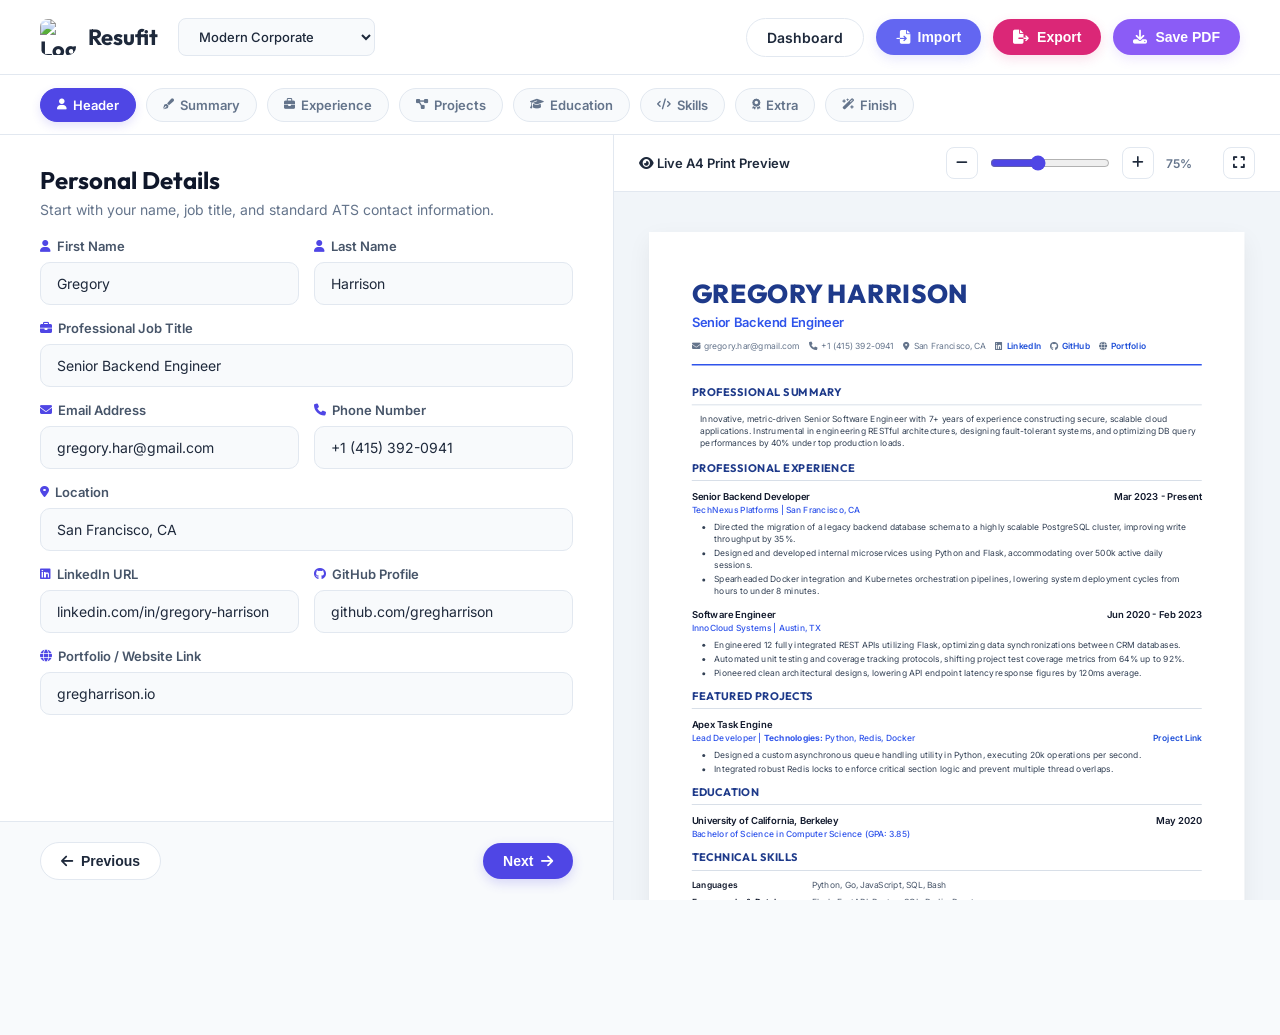
==== commit b86eaa8e: "Project" ====
--- a/templates/builder.html
+++ b/templates/builder.html
@@ -14,9 +14,9 @@
     <!-- Main Style Sheet (Embedded to keep things highly responsive) -->
     <style>
         :root {
-            --primary: #2f54eb;
-            --primary-hover: #1d39c4;
-            --primary-light: #f0f5ff;
+            --primary: #4f46e5;
+            --primary-hover: #4338ca;
+            --primary-light: #f5f3ff;
             --dark-bg: #0f172a;
             --card-bg: rgba(255, 255, 255, 0.85);
             --border-color: #e2e8f0;
@@ -47,8 +47,7 @@
             justify-content: space-between;
             align-items: center;
             padding: 15px 40px;
-            background: rgba(255, 255, 255, 0.8);
-            backdrop-filter: blur(12px);
+            background: white;
             border-bottom: 1px solid var(--border-color);
             position: fixed;
             top: 0;
@@ -58,6 +57,33 @@
             height: 75px;
         }
 
+        .navbar-left {
+            display: flex;
+            align-items: center;
+            gap: 20px;
+        }
+
+        .template-select-nav {
+            padding: 8px 16px;
+            font-size: 13px;
+            font-weight: 500;
+            border-radius: 8px;
+            border: 1px solid var(--border-color);
+            background: #f8fafc;
+            color: var(--text-main);
+            outline: none;
+            cursor: pointer;
+            transition: var(--transition);
+            width: auto !important;
+            height: 38px;
+        }
+
+        .template-select-nav:focus {
+            border-color: var(--primary);
+            background: white;
+            box-shadow: 0 0 0 3px rgba(79, 70, 229, 0.1);
+        }
+
         .logo {
             display: flex;
             align-items: center;
@@ -65,7 +91,7 @@
             font-family: 'Outfit', sans-serif;
             font-weight: 700;
             font-size: 22px;
-            color: var(--primary);
+            color: var(--text-main);
             text-decoration: none;
         }
 
@@ -78,7 +104,7 @@
         .nav-links {
             display: flex;
             align-items: center;
-            gap: 20px;
+            gap: 12px;
         }
 
         .btn {
@@ -96,26 +122,56 @@
         }
 
         .btn-outline {
-            background: transparent;
+            background: white;
             color: var(--text-main);
             border: 1px solid var(--border-color);
         }
 
         .btn-outline:hover {
-            background: #f1f5f9;
+            background: #f8fafc;
             border-color: #cbd5e1;
         }
 
         .btn-primary {
             background: var(--primary);
             color: white;
-            box-shadow: 0 4px 12px rgba(47, 84, 235, 0.2);
+            box-shadow: 0 4px 12px rgba(79, 70, 229, 0.2);
         }
 
         .btn-primary:hover {
             background: var(--primary-hover);
             transform: translateY(-2px);
-            box-shadow: 0 6px 15px rgba(47, 84, 235, 0.3);
+            box-shadow: 0 6px 15px rgba(79, 70, 229, 0.3);
+        }
+
+        .btn-import {
+            background: #6366f1;
+            color: white;
+            box-shadow: 0 4px 12px rgba(99, 102, 241, 0.15);
+        }
+        .btn-import:hover {
+            background: #4f46e5;
+            transform: translateY(-1px);
+        }
+
+        .btn-export {
+            background: #db2777;
+            color: white;
+            box-shadow: 0 4px 12px rgba(219, 39, 119, 0.15);
+        }
+        .btn-export:hover {
+            background: #c2185b;
+            transform: translateY(-1px);
+        }
+
+        .btn-save {
+            background: #8b5cf6;
+            color: white;
+            box-shadow: 0 4px 12px rgba(139, 92, 246, 0.15);
+        }
+        .btn-save:hover {
+            background: #7c3aed;
+            transform: translateY(-1px);
         }
 
         .btn-success {
@@ -137,8 +193,8 @@
         /* MAIN BUILDER CONTAINER */
         .builder-container {
             display: flex;
-            margin-top: 75px;
-            height: calc(100vh - 75px);
+            margin-top: 135px;
+            height: calc(100vh - 135px);
             overflow: hidden;
             width: 100vw;
         }
@@ -158,12 +214,19 @@
         /* PROGRESS STEPBAR */
         .stepper-header {
             display: flex;
-            gap: 5px;
-            padding: 15px 25px;
-            background: #f8fafc;
+            gap: 10px;
+            padding: 10px 40px;
+            background: white;
             border-bottom: 1px solid var(--border-color);
             overflow-x: auto;
             white-space: nowrap;
+            position: fixed;
+            top: 75px;
+            left: 0;
+            right: 0;
+            z-index: 90;
+            height: 60px;
+            align-items: center;
         }
 
         .step-pill {
@@ -172,7 +235,7 @@
             font-size: 13px;
             font-weight: 600;
             color: var(--text-muted);
-            background: white;
+            background: #f8fafc;
             border: 1px solid var(--border-color);
             cursor: pointer;
             transition: var(--transition);
@@ -189,7 +252,7 @@
             background: var(--primary);
             color: white;
             border-color: var(--primary);
-            box-shadow: 0 4px 10px rgba(47, 84, 235, 0.15);
+            box-shadow: 0 4px 10px rgba(79, 70, 229, 0.15);
         }
 
         .step-pill.completed {
@@ -567,7 +630,7 @@
         /* PREVIEW PANEL (RIGHT) */
         .preview-panel {
             width: 52%;
-            background: #475569;
+            background: #f1f5f9;
             display: flex;
             flex-direction: column;
             height: 100%;
@@ -577,13 +640,13 @@
 
         .preview-toolbar {
             padding: 12px 25px;
-            background: #334155;
-            border-bottom: 1px solid #1e293b;
+            background: white;
+            border-bottom: 1px solid var(--border-color);
             display: flex;
             justify-content: space-between;
             align-items: center;
             z-index: 10;
-            color: white;
+            color: var(--text-main);
         }
 
         .zoom-controls {
@@ -601,14 +664,14 @@
         .zoom-val-text {
             font-size: 12px;
             font-weight: 600;
-            color: #cbd5e1;
+            color: var(--text-muted);
             width: 40px;
         }
 
         .toolbar-btn {
-            background: #1e293b;
-            border: 1px solid #475569;
-            color: #cbd5e1;
+            background: white;
+            border: 1px solid var(--border-color);
+            color: var(--text-secondary);
             width: 32px;
             height: 32px;
             border-radius: 8px;
@@ -620,8 +683,9 @@
         }
 
         .toolbar-btn:hover {
-            background: #475569;
-            color: white;
+            background: #f8fafc;
+            color: var(--primary);
+            border-color: #cbd5e1;
         }
 
         .preview-viewport {
@@ -632,7 +696,7 @@
             justify-content: center;
             align-items: flex-start;
             position: relative;
-            background: #334155;
+            background: #f1f5f9;
         }
 
         .preview-sheet-container {
@@ -649,7 +713,7 @@
             background: white;
             background-image: linear-gradient(to bottom, transparent 296.6mm, #cbd5e1 296.6mm, #cbd5e1 297mm);
             background-size: 100% 297mm;
-            box-shadow: 0 15px 35px rgba(0,0,0,0.3);
+            box-shadow: 0 10px 30px rgba(0,0,0,0.06), 0 1px 3px rgba(0,0,0,0.02);
             box-sizing: border-box;
             position: relative;
             transform-origin: top left;
@@ -1791,7 +1855,7 @@
                 -webkit-print-color-adjust: exact !important;
                 print-color-adjust: exact !important;
             }
-            .navbar, .editor-panel, .preview-toolbar, .zoom-controls, .mobile-view-bar {
+            .navbar, .stepper-header, .editor-panel, .preview-toolbar, .zoom-controls, .mobile-view-bar {
                 display: none !important;
             }
             .builder-container {
@@ -1858,18 +1922,13 @@
 
     <!-- NAVBAR -->
     <nav class="navbar">
-        <a href="/" class="logo">
-            <img src="https://icons.veryicon.com/png/o/miscellaneous/general-icon-library/resume-7.png" alt="Logo">
-            Resufit
-        </a>
-        <div class="nav-links">
-            <a href="/home" class="btn btn-outline"><i class="fa-solid fa-gauge"></i> Dashboard</a>
-            
-            <button class="btn btn-outline" onclick="triggerImportJSON()"><i class="fa-solid fa-file-import"></i> Import JSON</button>
-            <button class="btn btn-outline" onclick="exportJSON()"><i class="fa-solid fa-file-export"></i> Export JSON</button>
-            <input type="file" id="import-json-file" accept=".json" onchange="importJSON(event)" style="display: none;">
-
-            <select id="direct-template-switch" onchange="switchTemplate(parseInt(this.value))" style="width: 160px; padding: 8px 12px; font-size: 13px; border-radius: 10px;">
+        <div class="navbar-left">
+            <a href="/" class="logo">
+                <img src="https://icons.veryicon.com/png/o/miscellaneous/general-icon-library/resume-7.png" alt="Logo">
+                Resufit
+            </a>
+            
+            <select id="direct-template-switch" onchange="switchTemplate(parseInt(this.value))" class="template-select-nav">
                 <option value="1">Modern Corporate</option>
                 <option value="2">Minimalist Executive</option>
                 <option value="3">Tech Specialist</option>
@@ -1879,8 +1938,15 @@
                 <option value="7">Slate Clean & Elegant</option>
                 <option value="8">Silicon Valley Technical</option>
             </select>
-
-            <button class="btn btn-success" onclick="printResume()"><i class="fa-solid fa-download"></i> Save / Print PDF</button>
+        </div>
+        <div class="nav-links">
+            <a href="/home" class="btn btn-outline">Dashboard</a>
+            
+            <button class="btn btn-import" onclick="triggerImportJSON()"><i class="fa-solid fa-file-import"></i> Import</button>
+            <button class="btn btn-export" onclick="exportJSON()"><i class="fa-solid fa-file-export"></i> Export</button>
+            <input type="file" id="import-json-file" accept=".json" onchange="importJSON(event)" style="display: none;">
+
+            <button class="btn btn-save" onclick="printResume()"><i class="fa-solid fa-download"></i> Save PDF</button>
         </div>
     </nav>
 
@@ -1894,23 +1960,23 @@
         </button>
     </div>
 
+    <!-- STEP BAR -->
+    <div class="stepper-header">
+        <div class="step-pill active" onclick="jumpToStep(1)" id="pill-1"><i class="fa-solid fa-user"></i> Header</div>
+        <div class="step-pill" onclick="jumpToStep(2)" id="pill-2"><i class="fa-solid fa-pen-fancy"></i> Summary</div>
+        <div class="step-pill" onclick="jumpToStep(3)" id="pill-3"><i class="fa-solid fa-briefcase"></i> Experience</div>
+        <div class="step-pill" onclick="jumpToStep(4)" id="pill-4"><i class="fa-solid fa-diagram-project"></i> Projects</div>
+        <div class="step-pill" onclick="jumpToStep(5)" id="pill-5"><i class="fa-solid fa-graduation-cap"></i> Education</div>
+        <div class="step-pill" onclick="jumpToStep(6)" id="pill-6"><i class="fa-solid fa-code"></i> Skills</div>
+        <div class="step-pill" onclick="jumpToStep(7)" id="pill-7"><i class="fa-solid fa-award"></i> Extra</div>
+        <div class="step-pill" onclick="jumpToStep(8)" id="pill-8"><i class="fa-solid fa-wand-magic-sparkles"></i> Finish</div>
+    </div>
+
     <!-- CONTAINER -->
     <div class="builder-container">
         
         <!-- LEFT: FORM WIZARD -->
         <div class="editor-panel">
-            
-            <!-- STEP BAR -->
-            <div class="stepper-header">
-                <div class="step-pill active" onclick="jumpToStep(1)" id="pill-1"><i class="fa-solid fa-user"></i> Header</div>
-                <div class="step-pill" onclick="jumpToStep(2)" id="pill-2"><i class="fa-solid fa-pen-fancy"></i> Summary</div>
-                <div class="step-pill" onclick="jumpToStep(3)" id="pill-3"><i class="fa-solid fa-briefcase"></i> Experience</div>
-                <div class="step-pill" onclick="jumpToStep(4)" id="pill-4"><i class="fa-solid fa-diagram-project"></i> Projects</div>
-                <div class="step-pill" onclick="jumpToStep(5)" id="pill-5"><i class="fa-solid fa-graduation-cap"></i> Education</div>
-                <div class="step-pill" onclick="jumpToStep(6)" id="pill-6"><i class="fa-solid fa-code"></i> Skills</div>
-                <div class="step-pill" onclick="jumpToStep(7)" id="pill-7"><i class="fa-solid fa-award"></i> Extra</div>
-                <div class="step-pill" onclick="jumpToStep(8)" id="pill-8"><i class="fa-solid fa-wand-magic-sparkles"></i> Finish</div>
-            </div>
 
             <!-- STEP VIEWS -->
             <div class="editor-content">
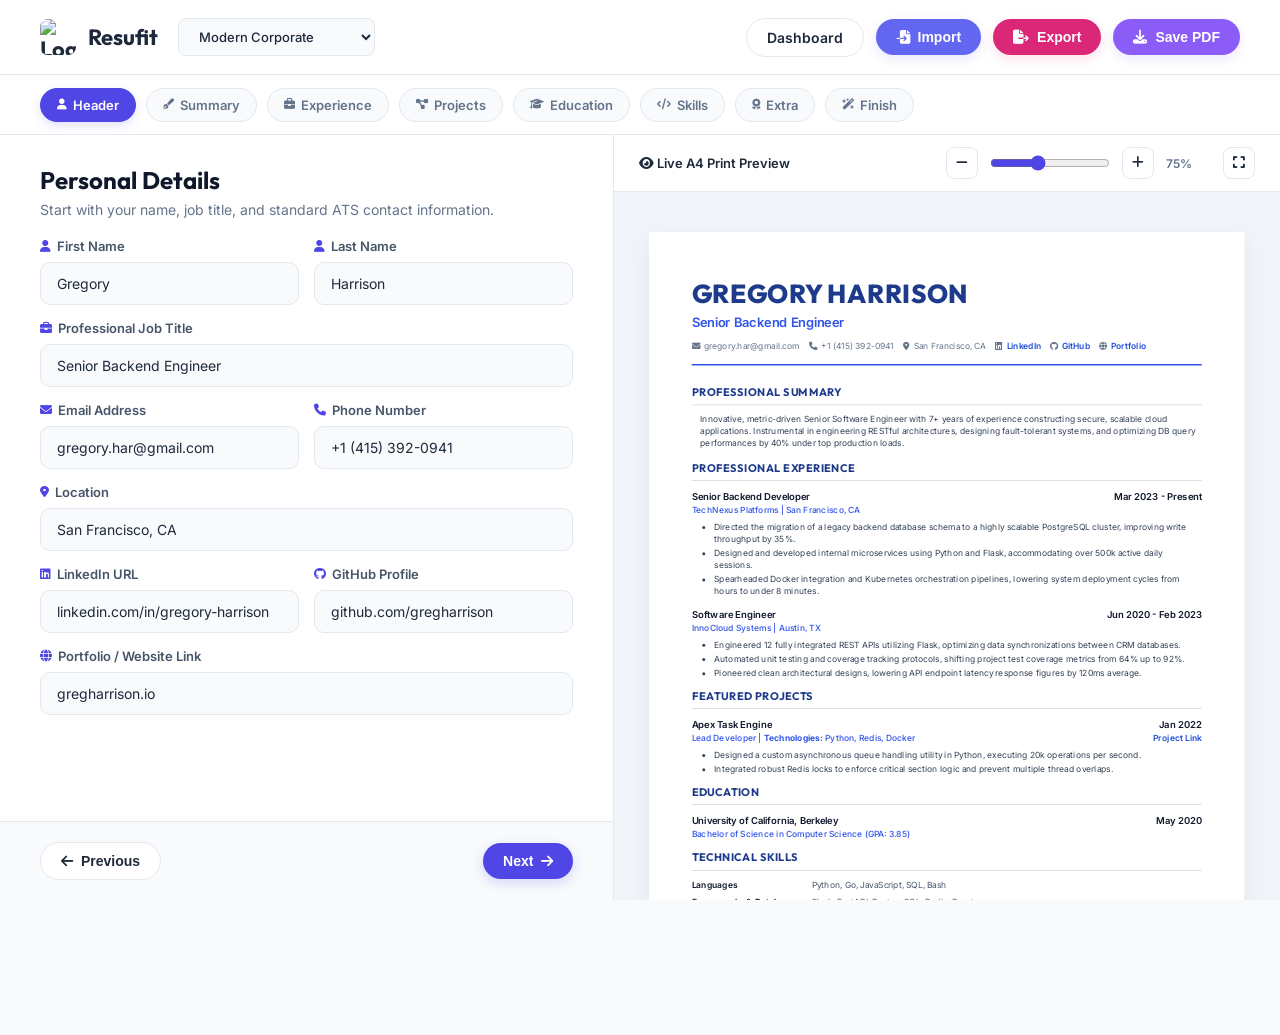
==== commit 06a5be4b: "Project" ====
--- a/templates/builder.html
+++ b/templates/builder.html
@@ -3379,6 +3379,7 @@
                             <div class="project-entry">
                                 <div class="entry-header">
                                     <span>${proj.name || 'Project'}</span>
+                                    <span>${formatDateString(proj.start_date)}</span>
                                 </div>
                                 ${projSubheader}
                                 <div class="entry-desc">${formatDescriptionToList(proj.description)}</div>
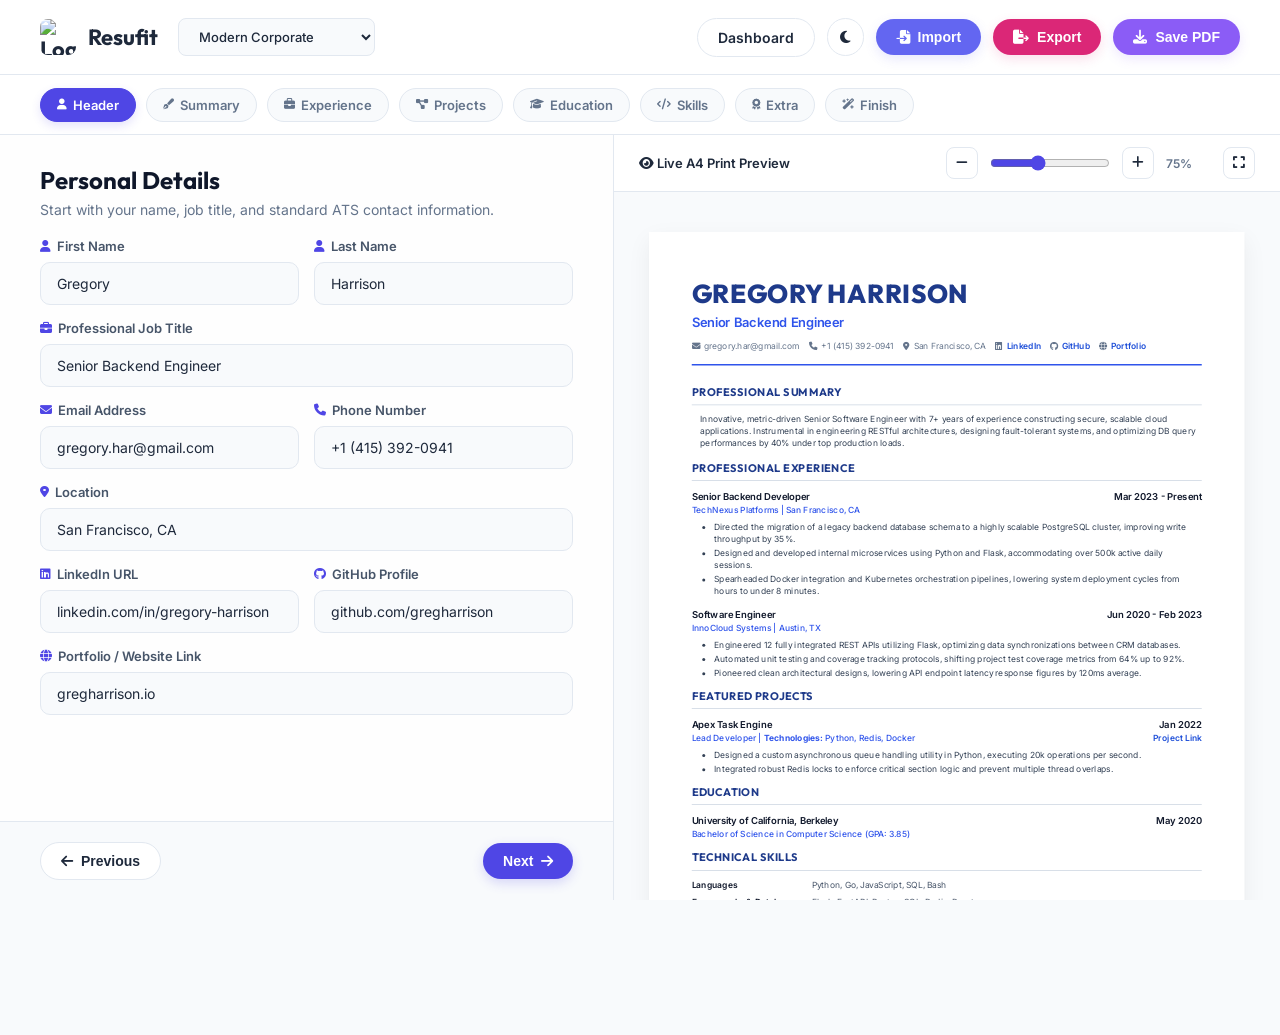
==== commit 1400abf3: "commit changes" ====
--- a/templates/builder.html
+++ b/templates/builder.html
@@ -3,7 +3,13 @@
 <head>
     <meta charset="UTF-8">
     <meta name="viewport" content="width=device-width, initial-scale=1.0">
-    <title>Resufit | Rich ATS Resume Builder</title>
+    <script>
+        (function() {
+            const theme = localStorage.getItem('theme') || 'light';
+            document.documentElement.setAttribute('data-theme', theme);
+        })();
+    </script>
+    <title>AI Resume Builder & Optimizer - Resufit</title>
     
     <!-- Modern Typography & Icons -->
     <link rel="preconnect" href="https://fonts.googleapis.com">
@@ -25,6 +31,38 @@
             --success: #10b981;
             --danger: #ef4444;
             --transition: all 0.3s cubic-bezier(0.4, 0, 0.2, 1);
+            --bg-color: #f8fafc;
+            --nav-bg: white;
+            --input-bg: #f8fafc;
+            --input-focus-bg: white;
+        }
+
+        [data-theme="dark"] {
+            --bg-color: #0f172a;
+            --nav-bg: #1e293b;
+            --card-bg: #1e293b;
+            --border-color: #334155;
+            --text-main: #f8fafc;
+            --text-muted: #cbd5e1;
+            --primary: #6366f1;
+            --primary-hover: #4f46e5;
+            --primary-light: #1e1b4b;
+            --input-bg: #0f172a;
+            --input-focus-bg: #1e293b;
+        }
+
+        /* Theme Toggle Sun/Moon display styles */
+        [data-theme="dark"] .sun-icon {
+            display: inline-block !important;
+        }
+        [data-theme="dark"] .moon-icon {
+            display: none !important;
+        }
+        [data-theme="light"] .sun-icon {
+            display: none !important;
+        }
+        [data-theme="light"] .moon-icon {
+            display: inline-block !important;
         }
 
         * {
@@ -35,7 +73,7 @@
 
         body {
             font-family: 'Inter', sans-serif;
-            background: #f8fafc;
+            background: var(--bg-color);
             color: var(--text-main);
             overflow-x: hidden;
             height: 100vh;
@@ -47,7 +85,7 @@
             justify-content: space-between;
             align-items: center;
             padding: 15px 40px;
-            background: white;
+            background: var(--nav-bg);
             border-bottom: 1px solid var(--border-color);
             position: fixed;
             top: 0;
@@ -69,7 +107,7 @@
             font-weight: 500;
             border-radius: 8px;
             border: 1px solid var(--border-color);
-            background: #f8fafc;
+            background: var(--bg-color);
             color: var(--text-main);
             outline: none;
             cursor: pointer;
@@ -80,7 +118,7 @@
 
         .template-select-nav:focus {
             border-color: var(--primary);
-            background: white;
+            background: var(--input-focus-bg);
             box-shadow: 0 0 0 3px rgba(79, 70, 229, 0.1);
         }
 
@@ -202,7 +240,7 @@
         /* WIZARD PANEL (LEFT) */
         .editor-panel {
             width: 48%;
-            background: white;
+            background: var(--card-bg);
             border-right: 1px solid var(--border-color);
             display: flex;
             flex-direction: column;
@@ -216,7 +254,7 @@
             display: flex;
             gap: 10px;
             padding: 10px 40px;
-            background: white;
+            background: var(--nav-bg);
             border-bottom: 1px solid var(--border-color);
             overflow-x: auto;
             white-space: nowrap;
@@ -235,7 +273,7 @@
             font-size: 13px;
             font-weight: 600;
             color: var(--text-muted);
-            background: #f8fafc;
+            background: var(--bg-color);
             border: 1px solid var(--border-color);
             cursor: pointer;
             transition: var(--transition);
@@ -345,14 +383,14 @@
             border-radius: 10px;
             font-family: inherit;
             color: var(--text-main);
-            background: #f8fafc;
+            background: var(--input-bg);
             transition: var(--transition);
         }
 
         input:focus, select:focus, textarea:focus {
             outline: none;
             border-color: var(--primary);
-            background: white;
+            background: var(--input-focus-bg);
             box-shadow: 0 0 0 4px rgba(47, 84, 235, 0.1);
         }
 
@@ -370,7 +408,7 @@
         }
 
         .accordion-card {
-            background: #f8fafc;
+            background: var(--bg-color);
             border: 1px solid var(--border-color);
             border-radius: 12px;
             overflow: hidden;
@@ -389,14 +427,14 @@
             align-items: center;
             cursor: pointer;
             user-select: none;
-            background: #fff;
+            background: var(--card-bg);
             border-bottom: 1px solid transparent;
             transition: var(--transition);
         }
 
         .accordion-card.active .accordion-header {
             border-color: var(--border-color);
-            background: #f1f5f9;
+            background: var(--primary-light);
         }
 
         .accordion-title-box {
@@ -430,7 +468,7 @@
             align-items: center;
             justify-content: center;
             border: none;
-            background: white;
+            background: var(--card-bg);
             border: 1px solid var(--border-color);
             color: var(--text-muted);
             cursor: pointer;
@@ -438,7 +476,7 @@
         }
 
         .action-icon-btn:hover {
-            background: #f1f5f9;
+            background: var(--border-color);
             color: var(--text-main);
         }
 
@@ -451,7 +489,7 @@
         .accordion-content {
             padding: 20px;
             display: none;
-            background: white;
+            background: var(--card-bg);
             gap: 15px;
             flex-direction: column;
         }
@@ -621,7 +659,7 @@
         .editor-footer {
             padding: 20px 40px;
             border-top: 1px solid var(--border-color);
-            background: #f8fafc;
+            background: var(--bg-color);
             display: flex;
             justify-content: space-between;
             align-items: center;
@@ -630,7 +668,7 @@
         /* PREVIEW PANEL (RIGHT) */
         .preview-panel {
             width: 52%;
-            background: #f1f5f9;
+            background: var(--bg-color);
             display: flex;
             flex-direction: column;
             height: 100%;
@@ -696,7 +734,7 @@
             justify-content: center;
             align-items: flex-start;
             position: relative;
-            background: #f1f5f9;
+            background: var(--bg-color);
         }
 
         .preview-sheet-container {
@@ -1941,6 +1979,11 @@
         </div>
         <div class="nav-links">
             <a href="/home" class="btn btn-outline">Dashboard</a>
+            
+            <button class="btn btn-outline btn-theme-toggle" onclick="toggleTheme()" title="Toggle Theme" style="padding: 8px 12px; display: inline-flex; align-items: center; justify-content: center; height: 38px;">
+                <i class="fa-solid fa-moon moon-icon"></i>
+                <i class="fa-solid fa-sun sun-icon" style="display: none;"></i>
+            </button>
             
             <button class="btn btn-import" onclick="triggerImportJSON()"><i class="fa-solid fa-file-import"></i> Import</button>
             <button class="btn btn-export" onclick="exportJSON()"><i class="fa-solid fa-file-export"></i> Export</button>
@@ -2386,6 +2429,12 @@
 
     <!-- CORE ENGINE JS -->
     <script>
+        function toggleTheme() {
+            const current = document.documentElement.getAttribute('data-theme') || 'light';
+            const target = current === 'dark' ? 'light' : 'dark';
+            document.documentElement.setAttribute('data-theme', target);
+            localStorage.setItem('theme', target);
+        }
         // Set default template from Flask variable or default to 1
         let currentTemplate = typeof defaultTemplateIndex !== 'undefined' ? defaultTemplateIndex : 1;
         let currentStep = 1;
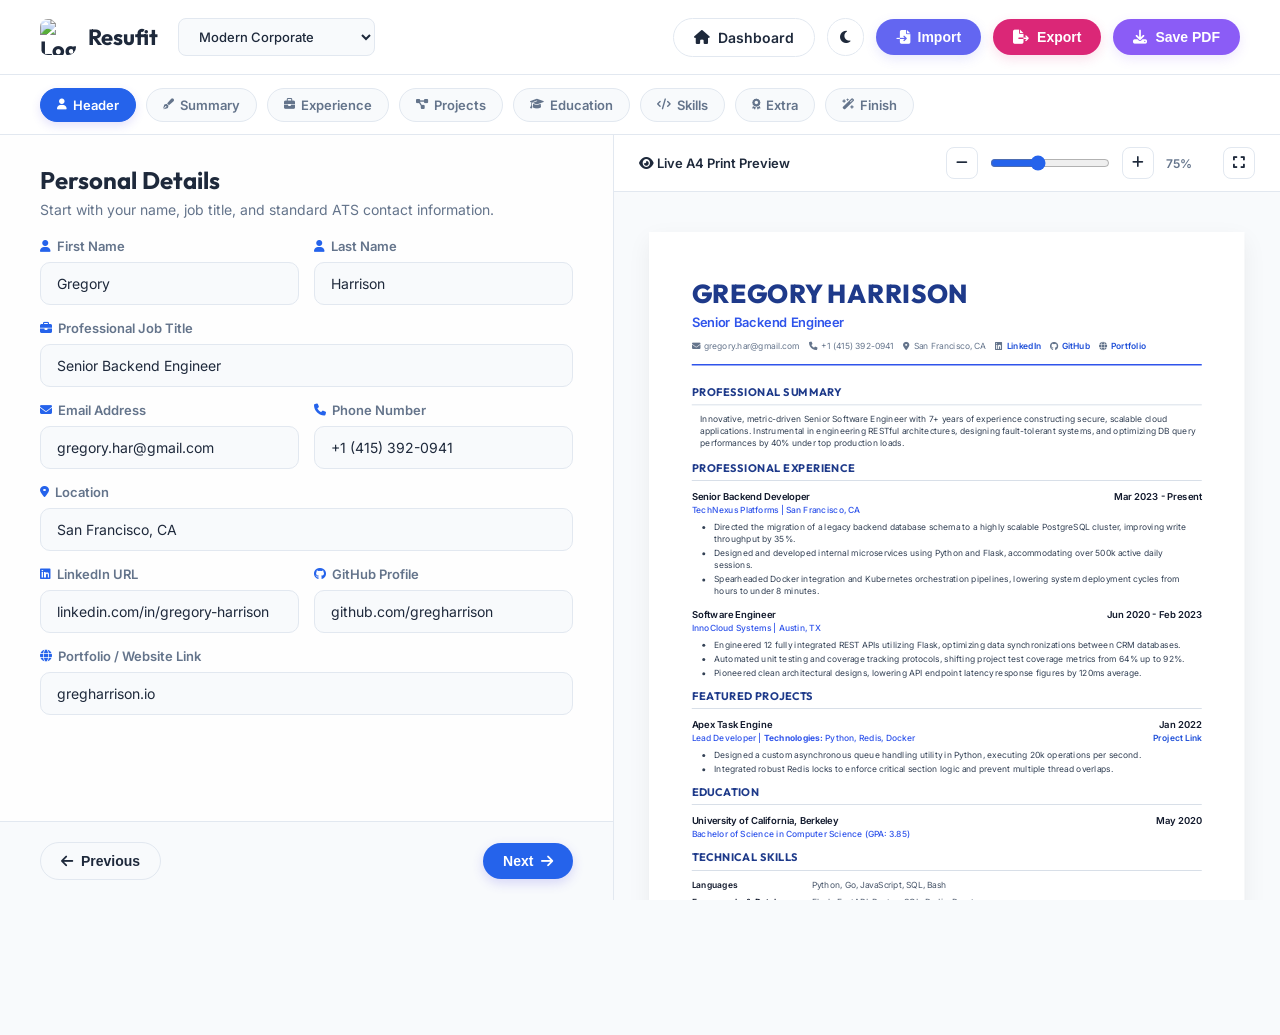
==== commit 5d087515: "final" ====
--- a/templates/builder.html
+++ b/templates/builder.html
@@ -20,9 +20,9 @@
     <!-- Main Style Sheet (Embedded to keep things highly responsive) -->
     <style>
         :root {
-            --primary: #4f46e5;
-            --primary-hover: #4338ca;
-            --primary-light: #f5f3ff;
+            --primary: #2563eb;
+            --primary-hover: #1d4ed8;
+            --primary-light: #eff6ff;
             --dark-bg: #0f172a;
             --card-bg: rgba(255, 255, 255, 0.85);
             --border-color: #e2e8f0;
@@ -44,9 +44,9 @@
             --border-color: #334155;
             --text-main: #f8fafc;
             --text-muted: #cbd5e1;
-            --primary: #6366f1;
-            --primary-hover: #4f46e5;
-            --primary-light: #1e1b4b;
+            --primary: #3b82f6;
+            --primary-hover: #2563eb;
+            --primary-light: #1e293b;
             --input-bg: #0f172a;
             --input-focus-bg: #1e293b;
         }
@@ -63,6 +63,11 @@
         }
         [data-theme="light"] .moon-icon {
             display: inline-block !important;
+        }
+
+        /* Make logo in dark theme white */
+        [data-theme="dark"] .logo img {
+            filter: brightness(0) invert(1);
         }
 
         * {
@@ -75,7 +80,7 @@
             font-family: 'Inter', sans-serif;
             background: var(--bg-color);
             color: var(--text-main);
-            overflow-x: hidden;
+            overflow: hidden;
             height: 100vh;
         }
 
@@ -160,14 +165,15 @@
         }
 
         .btn-outline {
-            background: white;
+            background: transparent;
             color: var(--text-main);
             border: 1px solid var(--border-color);
         }
 
         .btn-outline:hover {
-            background: #f8fafc;
-            border-color: #cbd5e1;
+            background: var(--primary-light);
+            border-color: var(--primary);
+            color: var(--primary);
         }
 
         .btn-primary {
@@ -329,7 +335,7 @@
             font-family: 'Outfit', sans-serif;
             font-size: 24px;
             font-weight: 700;
-            color: #0f172a;
+            color: var(--text-main);
             margin-bottom: 6px;
         }
 
@@ -359,7 +365,7 @@
         .form-group label {
             font-size: 13px;
             font-weight: 600;
-            color: #475569;
+            color: var(--text-muted);
             display: flex;
             align-items: center;
             gap: 6px;
@@ -529,7 +535,7 @@
             padding: 10px;
             border: 1px solid var(--border-color);
             border-radius: 10px;
-            background: #f8fafc;
+            background: var(--input-bg);
             min-height: 48px;
         }
 
@@ -562,7 +568,7 @@
         }
 
         .suggestion-badge {
-            background: #f1f5f9;
+            background: var(--input-bg);
             color: var(--text-muted);
             padding: 6px 12px;
             border-radius: 20px;
@@ -587,7 +593,7 @@
         }
 
         .template-gallery-card {
-            background: white;
+            background: var(--card-bg);
             border: 2px solid var(--border-color);
             border-radius: 12px;
             overflow: hidden;
@@ -623,7 +629,7 @@
 
         .template-thumb-overlay {
             height: 140px;
-            background: #f1f5f9;
+            background: var(--input-bg);
             display: flex;
             align-items: center;
             justify-content: center;
@@ -678,7 +684,7 @@
 
         .preview-toolbar {
             padding: 12px 25px;
-            background: white;
+            background: var(--nav-bg);
             border-bottom: 1px solid var(--border-color);
             display: flex;
             justify-content: space-between;
@@ -707,7 +713,7 @@
         }
 
         .toolbar-btn {
-            background: white;
+            background: var(--card-bg);
             border: 1px solid var(--border-color);
             color: var(--text-secondary);
             width: 32px;
@@ -721,9 +727,9 @@
         }
 
         .toolbar-btn:hover {
-            background: #f8fafc;
+            background: var(--primary-light);
             color: var(--primary);
-            border-color: #cbd5e1;
+            border-color: var(--primary);
         }
 
         .preview-viewport {
@@ -1833,7 +1839,7 @@
         @media (max-width: 1024px) {
             .builder-container {
                 flex-direction: column;
-                height: calc(100vh - 75px);
+                height: calc(100vh - 135px);
                 position: relative;
             }
             
@@ -1873,6 +1879,64 @@
             
             .template-gallery-grid {
                 grid-template-columns: 1fr;
+            }
+        }
+
+        /* Hide scrollbars on stepper header but keep horizontal scroll */
+        .stepper-header::-webkit-scrollbar {
+            display: none;
+        }
+        .stepper-header {
+            -ms-overflow-style: none;
+            scrollbar-width: none;
+        }
+
+        @media (max-width: 768px) {
+            .navbar {
+                flex-direction: column;
+                align-items: stretch;
+                height: 110px;
+                padding: 10px 15px;
+                gap: 8px;
+            }
+            .navbar-left {
+                justify-content: space-between;
+                width: 100%;
+                gap: 10px;
+            }
+            .template-select-nav {
+                max-width: 160px;
+            }
+            .nav-links {
+                width: 100%;
+                justify-content: space-between;
+                gap: 6px;
+            }
+            .nav-links .btn {
+                flex: 1;
+                justify-content: center;
+                padding: 8px 6px;
+                font-size: 13px;
+                white-space: nowrap;
+            }
+            .nav-links .btn-text {
+                display: none;
+            }
+            .stepper-header {
+                top: 110px;
+                height: 55px;
+                padding: 10px 15px;
+            }
+            .builder-container {
+                margin-top: 165px !important;
+                height: calc(100vh - 165px) !important;
+            }
+        }
+
+        @media (max-width: 600px) {
+            .form-grid {
+                grid-template-columns: 1fr;
+                gap: 12px;
             }
         }
 
@@ -1978,18 +2042,18 @@
             </select>
         </div>
         <div class="nav-links">
-            <a href="/home" class="btn btn-outline">Dashboard</a>
+            <a href="/home" class="btn btn-outline"><i class="fa-solid fa-house"></i> <span class="btn-text">Dashboard</span></a>
             
             <button class="btn btn-outline btn-theme-toggle" onclick="toggleTheme()" title="Toggle Theme" style="padding: 8px 12px; display: inline-flex; align-items: center; justify-content: center; height: 38px;">
                 <i class="fa-solid fa-moon moon-icon"></i>
                 <i class="fa-solid fa-sun sun-icon" style="display: none;"></i>
             </button>
             
-            <button class="btn btn-import" onclick="triggerImportJSON()"><i class="fa-solid fa-file-import"></i> Import</button>
-            <button class="btn btn-export" onclick="exportJSON()"><i class="fa-solid fa-file-export"></i> Export</button>
+            <button class="btn btn-import" onclick="triggerImportJSON()"><i class="fa-solid fa-file-import"></i> <span class="btn-text">Import</span></button>
+            <button class="btn btn-export" onclick="exportJSON()"><i class="fa-solid fa-file-export"></i> <span class="btn-text">Export</span></button>
             <input type="file" id="import-json-file" accept=".json" onchange="importJSON(event)" style="display: none;">
 
-            <button class="btn btn-save" onclick="printResume()"><i class="fa-solid fa-download"></i> Save PDF</button>
+            <button class="btn btn-save" onclick="printResume()"><i class="fa-solid fa-download"></i> <span class="btn-text">Save PDF</span></button>
         </div>
     </nav>
 
@@ -2257,7 +2321,7 @@
                     <div style="font-weight: 600; font-size: 15px; margin-top: 25px; margin-bottom: 10px; display: flex; align-items: center; gap: 8px;">
                         <i class="fa-solid fa-sliders" style="color: var(--primary);"></i> Design & Page Customizer
                     </div>
-                    <div style="background: #f8fafc; border: 1px solid var(--border-color); border-radius: 12px; padding: 20px; display: flex; flex-direction: column; gap: 15px;">
+                    <div style="background: var(--input-bg); border: 1px solid var(--border-color); border-radius: 12px; padding: 20px; display: flex; flex-direction: column; gap: 15px;">
                         <div class="form-grid">
                             <div class="form-group">
                                 <label><i class="fa-solid fa-droplet"></i> Primary Accent Color</label>
@@ -2348,7 +2412,7 @@
                     <div style="font-weight: 600; font-size: 15px; margin-top: 25px; margin-bottom: 10px; display: flex; align-items: center; gap: 8px;">
                         <i class="fa-solid fa-wand-magic-sparkles" style="color: var(--primary);"></i> Smart AI Job Tailoring
                     </div>
-                    <div style="background: #f8fafc; border: 1px solid var(--border-color); border-radius: 12px; padding: 20px; display: flex; flex-direction: column; gap: 15px;">
+                    <div style="background: var(--input-bg); border: 1px solid var(--border-color); border-radius: 12px; padding: 20px; display: flex; flex-direction: column; gap: 15px;">
                         <p style="font-size: 12px; color: var(--text-muted); line-height: 1.4;">
                             Paste the target Job Description below. Our Llama 3 AI will analyze it and rewrite your Summary, Experience Bullets, and Skills to highlight keywords matching this job description automatically.
                         </p>
@@ -2376,13 +2440,13 @@
                             <div class="form-grid">
                                 <div class="form-group">
                                     <label style="color: var(--success); font-weight: 600; font-size: 12px;"><i class="fa-solid fa-circle-check"></i> Matched Keywords</label>
-                                    <div id="matched-keywords-container" style="display: flex; flex-wrap: wrap; gap: 6px; min-height: 40px; background: #fff; border: 1px solid var(--border-color); border-radius: 8px; padding: 8px;">
+                                    <div id="matched-keywords-container" style="display: flex; flex-wrap: wrap; gap: 6px; min-height: 40px; background: var(--input-bg); border: 1px solid var(--border-color); border-radius: 8px; padding: 8px;">
                                         <!-- Matched badges will be injected here -->
                                     </div>
                                 </div>
                                 <div class="form-group">
                                     <label style="color: #d97706; font-weight: 600; font-size: 12px;"><i class="fa-solid fa-triangle-exclamation"></i> Missing Keywords</label>
-                                    <div id="missing-keywords-container" style="display: flex; flex-wrap: wrap; gap: 6px; min-height: 40px; background: #fff; border: 1px solid var(--border-color); border-radius: 8px; padding: 8px;">
+                                    <div id="missing-keywords-container" style="display: flex; flex-wrap: wrap; gap: 6px; min-height: 40px; background: var(--input-bg); border: 1px solid var(--border-color); border-radius: 8px; padding: 8px;">
                                         <!-- Missing badges will be injected here -->
                                     </div>
                                 </div>
